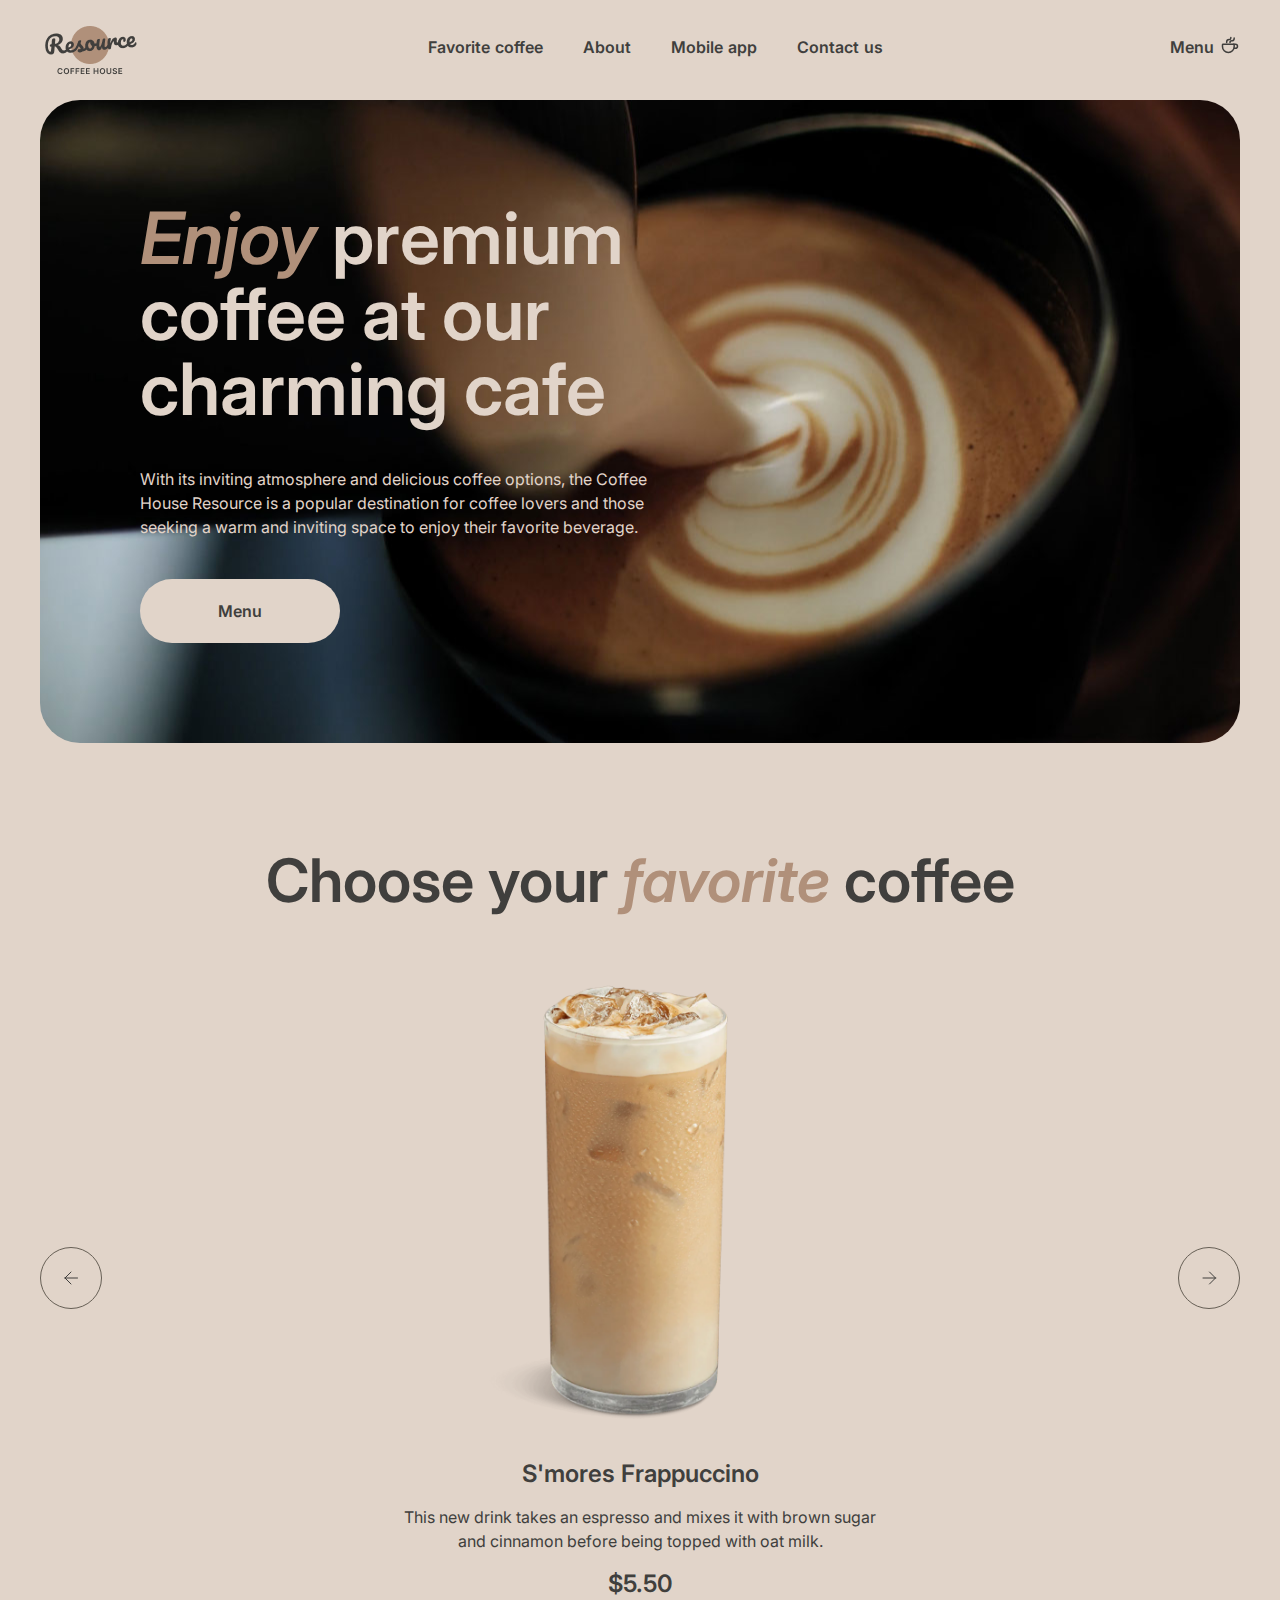
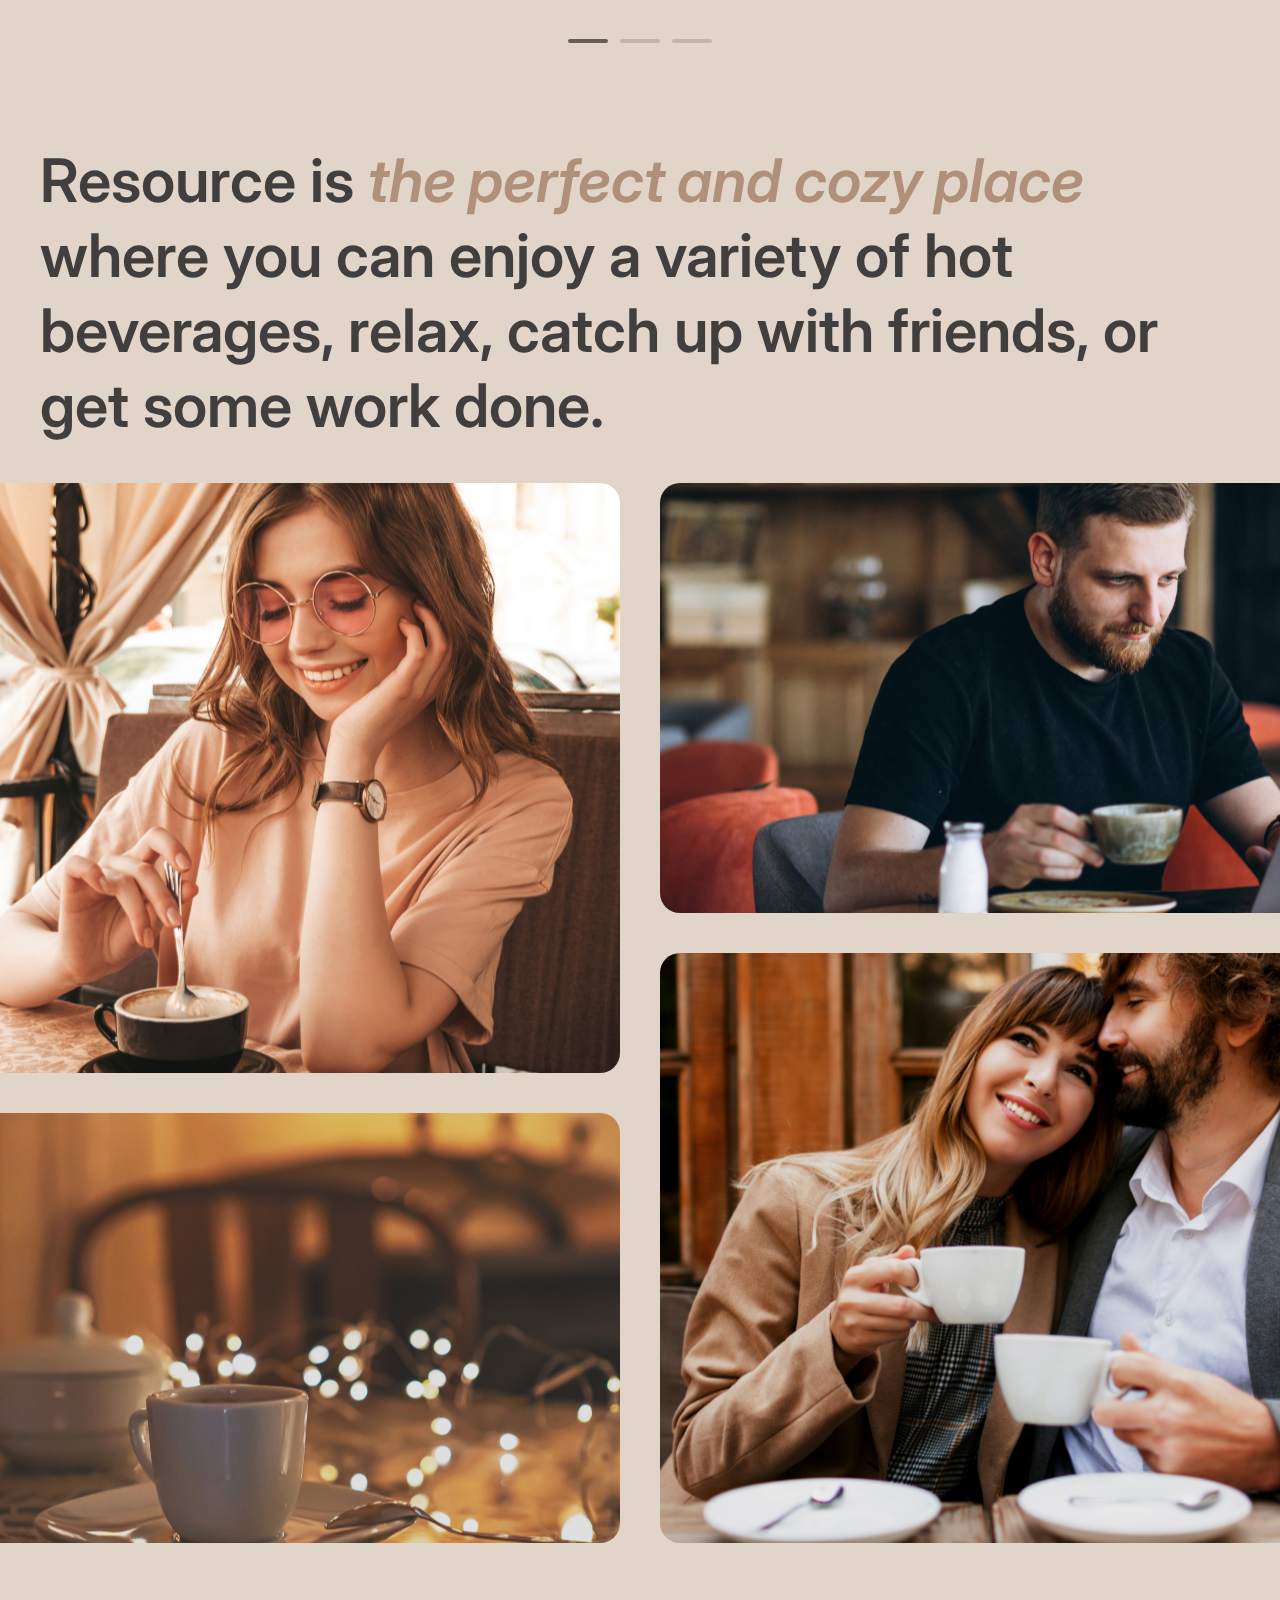
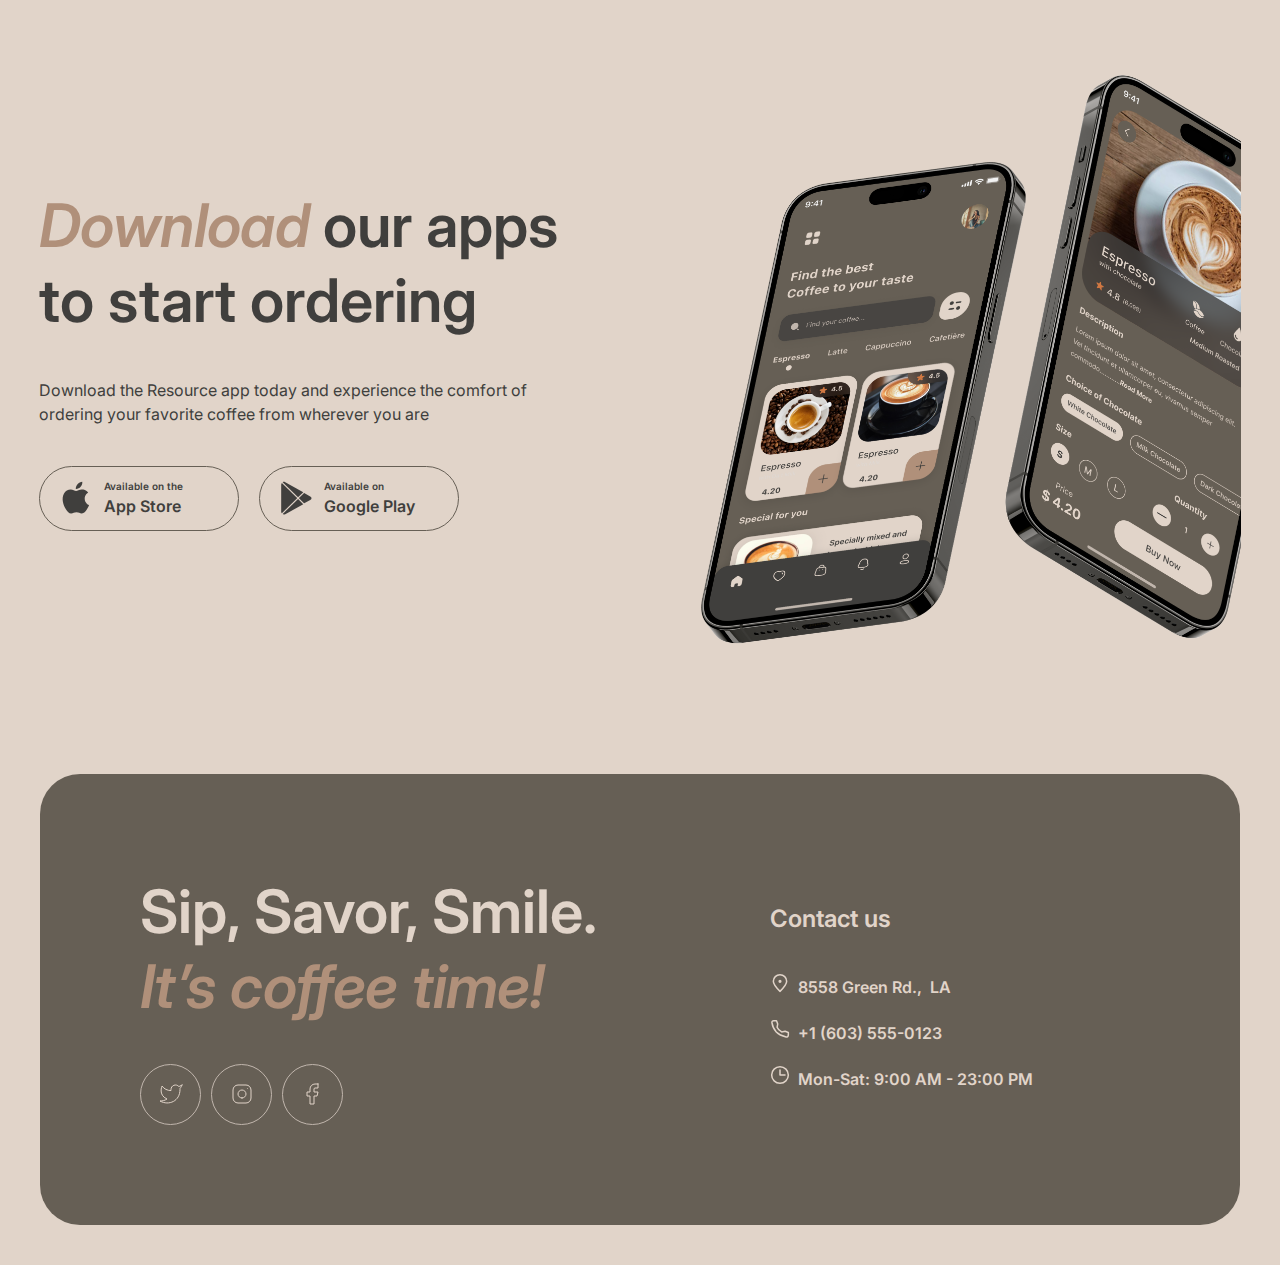
==== coffee-house/index.html @ 5eccacb8 "feat: adapted mobile app section for tablet and mobile" ====
<!DOCTYPE html>
<html lang="ru">

  <head>
    <meta charset="utf-8">
    <meta http-equiv="X-UA-Compatible" content="IE=edge">
    <meta name="viewport" content="width=device-width, initial-scale=1">
    <link rel="preconnect" href="https://fonts.googleapis.com">
    <link rel="preconnect" href="https://fonts.gstatic.com" crossorigin>
    <link rel="stylesheet" href="https://fonts.googleapis.com/css2?family=Inter:wght@400;600&display=swap">
    <link rel="stylesheet" href="./styles/normalize.css">
    <link rel="stylesheet" href="./styles/burger.css">
    <link rel="stylesheet" href="./styles/styles.css">
    <link rel="icon" href="./favicon.ico">
    <title>Coffee House</title>
  </head>

  <body>

    <div class="container">

      <!-- Burger menu -->

      <div class="burger-container">
        <div class="burger-item"><a href="#favorite-coffee">Favorite coffee</a></div>
        <div class="burger-item"><a href="#about">About</a></div>
        <div class="burger-item"><a href="#mobile-app">Mobile app</a></div>
        <div class="burger-item"><a href="#contact-us">Contact us</a></div>
        <div class="burger-item" onclick="window.location.replace('menu.html');">
          <div class="burger-menu">
            <div>Menu</div>
            <div class="burger-cup"></div>
          </div>
        </div>
      </div>

      <!-- Section Header -->

      <header class="section-header">

        <div class="header-logo"><a href="index.html"><img src="./images/logo.png" width="100" height="60" alt="Resource Coffee House"></a></div>
        <nav>
          <ul class="section-nav">
            <li class="nav-item"><a class="header-menu" href="#favorite-coffee">Favorite coffee</a><div class="hover-line"></div></li>
            <li class="nav-item"><a class="header-menu" href="#about">About</a><div class="hover-line"></div></li>
            <li class="nav-item"><a class="header-menu" href="#mobile-app">Mobile app</a><div class="hover-line"></div></li>
            <li class="nav-item"><a class="header-menu" href="#contact-us">Contact us</a><div class="hover-line"></div></li>
          </ul>
        </nav>
        <ul class="nav-menu">
          <li class="nav-item header-cup" onclick="window.location.replace('menu.html');">
            <span class="header-menu">Menu</span>
            <div class="hover-line"></div>
          </li>
        </ul>
        <div class="burger-button"></div>

      </header>

      <main class="section-main">

        <!-- Section Hero -->

        <section class="section-hero">
          <div class="hero-wrapper">
            <h1 class="hero-header"><span class="hero-header-accent">Enjoy</span> premium coffee at our charming cafe</h1>
            <p class="hero-text">With its inviting atmosphere and delicious coffee options, the Coffee House Resource is a popular destination for coffee lovers and those seeking a warm and inviting space to enjoy their favorite beverage.</p>
            <div class="hero-button-wrapper" onclick="window.location.replace('menu.html');">
              <div class="hero-button">Menu</div>
              <svg class="hero-svg" width="20" height="20" viewBox="0 0 20 20" fill="none" xmlns="http://www.w3.org/2000/svg">
                <path d="M14.167 9.76667V11.6667C14.167 14.8883 11.5553 17.5 8.33366 17.5C5.112 17.5 2.50033 14.8883 2.50033 11.6667V9.76667C2.50033 9.4353 2.76896 9.16667 3.10033 9.16667H13.567C13.8984 9.16667 14.167 9.4353 14.167 9.76667Z" stroke="" stroke-width="1.5" stroke-linecap="round" stroke-linejoin="round"/>
                <path d="M10.0003 7.50008C10.0003 6.66675 10.5956 5.83341 11.786 5.83341V5.83341C13.101 5.83341 14.167 4.76743 14.167 3.45246V2.91675" stroke="" stroke-width="1.5" stroke-linecap="round" stroke-linejoin="round"/>
                <path d="M6.66634 7.5V7.08333C6.66634 5.70262 7.78563 4.58333 9.16634 4.58333V4.58333C10.0868 4.58333 10.833 3.83714 10.833 2.91667V2.5" stroke="" stroke-width="1.5" stroke-linecap="round" stroke-linejoin="round"/>
                <path d="M13.333 9.16675H15.4163C16.5669 9.16675 17.4997 10.0995 17.4997 11.2501C17.4997 12.4007 16.5669 13.3334 15.4163 13.3334H14.1663" stroke="" stroke-width="1.5" stroke-linecap="round" stroke-linejoin="round"/>
              </svg>
            </div>
          </div>
        </section>

        <!-- Section Favorites -->

        <section class="section-favorite">
          <a id="favorite-coffee"></a><h2 class="favorite-header">Choose your <span class="h2-accent">favorite</span> coffee</h2>
          <div class="favorite-slider">
            <div class="favorite-carretes" onclick="">
                <svg class="carrete-svg" width="24" height="24" viewBox="0 0 24 24" fill="none" xmlns="http://www.w3.org/2000/svg">
                  <path d="M18.5 12H6M6 12L12 6M6 12L12 18" stroke="" stroke-linecap="round" stroke-linejoin="round"/>
                </svg>
            </div>
            <div class="favorite-wrapper">
              <img class="slide-image" src="./images/slide-coffee-1.png" alt="slide 1">
              <p class="slide-header">S'mores Frappuccino</p>
              <p class="slide-text">This new drink takes an espresso and mixes it with brown sugar and cinnamon before being topped with oat milk.</p>
              <p class="slide-price">$5.50</p>
            </div>
            <div class="favorite-carretes" onclick="">
                <svg class="carrete-svg"  width="24" height="24" viewBox="0 0 24 24" fill="none" xmlns="http://www.w3.org/2000/svg">
                  <path d="M6 12H18.5M18.5 12L12.5 6M18.5 12L12.5 18" stroke="" stroke-linecap="round" stroke-linejoin="round"/>
                </svg>
            </div>
          </div>
          <div class="slider-controls">
            <div class="slide-control slide-active"></div>
            <div class="slide-control"></div>
            <div class="slide-control"></div>
          </div>
        </section>

        <!-- Section About -->

        <section class="section-about">
          <a id="about"></a><h2 class="about-header">Resource is <span class="h2-accent">the perfect and cozy place</span> where you can enjoy a variety of hot beverages, relax, catch up with friends, or get some work done.</h2>
          <div class="about-images">
            <div class="images-column">
              <div class="image-box-1"><div class="about-image-1"></div></div>
              <div class="image-box-2"><div class="about-image-2"></div></div>
            </div>
            <div class="images-column">
              <div class="image-box-3"><div class="about-image-3"></div></div>
              <div class="image-box-4"><div class="about-image-4"></div></div>
            </div>
          </div>
        </section>

        <!-- Section Mobile app -->

        <section class="section-mobile">
          <div class="mobile-left">
            <a id="mobile-app"></a><h2 class="mobile-header"><span class="mobile-accent">Download</span> our apps to start ordering</h2>
            <p class="mobile-text">Download the Resource app today and experience the comfort of ordering your favorite coffee from wherever you are</p>
            <div class="mobile-stores">
              <div class="store-button">
                <svg class="store-svg" width="36" height="36" viewBox="0 0 36 36" fill="none" xmlns="http://www.w3.org/2000/svg">
                  <path d="M26.7073 18.6307C26.6704 14.6324 30.065 12.6872 30.2203 12.5966C28.2977 9.86366 25.3178 9.49026 24.2707 9.46048C21.7679 9.20369 19.3403 10.9206 18.0654 10.9206C16.765 10.9206 14.8017 9.48529 12.6858 9.52747C9.96293 9.56841 7.41566 11.1055 6.0186 13.4923C3.13542 18.359 5.28572 25.5108 8.04802 29.4446C9.42981 31.3712 11.0444 33.5223 13.1578 33.4466C15.2254 33.3635 15.9978 32.1614 18.4929 32.1614C20.9651 32.1614 21.6903 33.4466 23.8457 33.3983C26.0647 33.3635 27.4618 31.463 28.7952 29.519C30.392 27.3108 31.0333 25.1362 31.0588 25.0245C31.0066 25.0071 26.7493 23.4229 26.7073 18.6307Z" fill=""/>
                  <path d="M22.6357 6.87268C23.7477 5.51675 24.5086 3.67205 24.2974 1.80005C22.6879 1.86952 20.675 2.88554 19.5159 4.21169C18.4903 5.38029 17.5742 7.29571 17.8109 9.097C19.6189 9.2285 21.4753 8.20752 22.6357 6.87268Z" fill=""/>
                </svg>
                <div class="store-detail">
                  <div class="store-text">Available on the</div>
                  <div class="store-name">App Store</div>
                </div>
              </div>
              <div class="store-button">
                <svg class="store-svg" width="36" height="36" viewBox="0 0 36 36" fill="none" xmlns="http://www.w3.org/2000/svg">
                  <path d="M3.7558 3.20297C3.39335 3.57289 3.18359 4.14884 3.18359 4.89471V31.4994C3.18359 32.2453 3.39335 32.8212 3.7558 33.1911L3.84525 33.2723L19.1359 18.37V18.0181L3.84525 3.11575L3.7558 3.20297Z" fill=""/>
                  <path d="M26.0776 23.34L20.9863 18.37V18.0181L26.0837 13.0482L26.1979 13.1128L32.2345 16.4617C33.9573 17.4121 33.9573 18.976 32.2345 19.9324L26.1979 23.2753L26.0776 23.34Z" fill=""/>
                  <path d="M25.2733 24.2007L20.0617 19.1195L4.68164 34.1166C5.25384 34.7031 6.18695 34.7737 7.24807 34.1873L25.2733 24.2007Z" fill=""/>
                  <path d="M25.2733 12.1876L7.24807 2.20103C6.18695 1.62058 5.25384 1.69125 4.68164 2.27772L20.0617 17.2688L25.2733 12.1876Z" fill=""/>
                </svg>
                <div class="store-detail">
                  <div class="store-text">Available on</div>
                  <div class="store-name">Google Play</div>
                </div>
              </div>
            </div>
          </div>
          <div class="mobile-right"></div>
        </section>

      </main>

      <!-- Section Contacts -->

      <footer class="section-contacts">
        <div class="contacts-left">
          <a id="contact-us"></a><h2 class="alignleft color-light">Sip, Savor, Smile. <span class="contacts-accent">It’s coffee time!</span></h2>
          <div class="contact-social">
            <div class="social-link">
              <svg class="social-svg" width="24" height="24" viewBox="0 0 24 24" fill="none" xmlns="http://www.w3.org/2000/svg">
                <path d="M23 3.01006C23 3.01006 20.9821 4.20217 19.86 4.54006C19.2577 3.84757 18.4573 3.35675 17.567 3.13398C16.6767 2.91122 15.7395 2.96725 14.8821 3.29451C14.0247 3.62177 13.2884 4.20446 12.773 4.96377C12.2575 5.72309 11.9877 6.62239 12 7.54006V8.54006C10.2426 8.58562 8.50127 8.19587 6.93101 7.4055C5.36074 6.61513 4.01032 5.44869 3 4.01006C3 4.01006 -1 13.0101 8 17.0101C5.94053 18.408 3.48716 19.109 1 19.0101C10 24.0101 21 19.0101 21 7.51006C20.9991 7.23151 20.9723 6.95365 20.92 6.68006C21.9406 5.67355 23 3.01006 23 3.01006Z" stroke="" stroke-linecap="round" stroke-linejoin="round"/>
              </svg>
            </div>
            <div class="social-link">
              <svg class="social-svg" width="24" height="24" viewBox="0 0 24 24" fill="none" xmlns="http://www.w3.org/2000/svg">
                <path d="M12 16C14.2091 16 16 14.2091 16 12C16 9.79086 14.2091 8 12 8C9.79086 8 8 9.79086 8 12C8 14.2091 9.79086 16 12 16Z" stroke="" stroke-linecap="round" stroke-linejoin="round"/>
                <path d="M3 16V8C3 5.23858 5.23858 3 8 3H16C18.7614 3 21 5.23858 21 8V16C21 18.7614 18.7614 21 16 21H8C5.23858 21 3 18.7614 3 16Z" stroke=""/>
                <path d="M17.5 6.51L17.51 6.49889" stroke="" stroke-linecap="round" stroke-linejoin="round"/>
              </svg>
            </div>
            <div class="social-link">
              <svg class="social-svg" width="24" height="24" viewBox="0 0 24 24" fill="none" xmlns="http://www.w3.org/2000/svg">
                <path d="M17 2H14C12.6739 2 11.4021 2.52678 10.4645 3.46447C9.52678 4.40215 9 5.67392 9 7V10H6V14H9V22H13V14H16L17 10H13V7C13 6.73478 13.1054 6.48043 13.2929 6.29289C13.4804 6.10536 13.7348 6 14 6H17V2Z" stroke="" stroke-linecap="round" stroke-linejoin="round"/>
              </svg>
            </div>
          </div>
        </div>
        <div class="contacts-right">
          <h3 class="contacts-subheader color-light">Contact us</h3>
          <ul class="contacts-address">
            <li class="address-item item-link" onclick="window.open('https://maps.app.goo.gl/FsGjUaxWCqXiYR1q7');">
              <img src="./images/icon-pin.svg" width="20" height="20" alt="Our address">
              8558 Green Rd., &nbsp;LA
              <div class="hover-line"></div>
            </li>
            <li class="address-item item-link" onclick="window.open('tel://+16035550123');">
              <img src="./images/icon-phone.svg" width="20" height="20" alt="Our phone">
              +1 (603) 555-0123
              <div class="hover-line"></div>
            </li>
            <li class="address-item">
              <img src="./images/icon-clock.svg" width="20" height="20" alt="Workinh hours">
              Mon-Sat: 9:00 AM - 23:00 PM
            </li>
          </ul>
        </div>

      </footer>

    </div>

    <script src="./scripts/burger.js"></script>
    <script src="./scripts/index.js"></script>

  </body>
</html>
---- coffee-house/styles/burger.css ----
/* Burger menu */

.burger-button {
  display: none;
  margin-top: 10px;
  z-index: 3;
  width: 44px;
  height: 44px;
  opacity: 1;
  background-image: url(../images/icon-burger-open.svg);
  background-position: top right;
  background-repeat: no-repeat;
  transition-duration: 0.3s;
  transition-property: all;
  transition-delay: 0.1s;
  transition-timing-function: ease-in-out;
}

.burger__active {
  background-image: url(../images/icon-burger-close.svg);
}

.burger-container {
  width: 100%;
  height: 100%;
  /* height: 924px; */
  top: 0px;
  right: -768px;
  z-index: 3;
  position: absolute;
  display: none;
  flex-direction: column;
  align-items: center;
  justify-content: flex-start;
  padding-top: 160px;
  gap: 60px;
  background: #E1D4C9;
  transition-duration: 1s;
  transition-property: all;
  transition-delay: 0.1s;
  transition-timing-function: ease-in-out;
}

.burger-container__open {
  transform: translateX(-768px);
}

.burger-item {
  text-align: center;
  font-family: Inter;
  font-size: 32px;
  font-style: normal;
  font-weight: 600;
  line-height: 125%;
}

.burger-menu {
  display: flex;
  flex-direction: row;
  justify-content: center;
  align-items: center;
  gap: 16px;
  padding-top: 40px;
}

.burger-cup {
  width: 40px;
  height: 40px;
  background-image: url(../images/icon-coffee-cup-big.svg);
  background-repeat: no-repeat;
}
---- coffee-house/styles/styles.css ----
/* Common styles */

/*
@font-face {
  font-family: "Inter";
  font-size: 72px;
  font-style: normal;
  font-weight: 400;
  line-height: 100%;
  src: url("../fonts/Inter-Regular.otf") format("opentype"),
}
 */

@font-face {
  font-family: "Inter";
  font-size: 72px;
  font-style: italic;
  font-weight: 600;
  line-height: 105%;
  src: url("../fonts/Inter-BoldItalic.otf") format("opentype"),
}

html {
  width: 100%;
  height: 100%;
  scroll-behavior: smooth;
}

body {
  width: 100%;
  height: 100%;
  background: #E1D4C9;
  padding: 0;
  margin: 0;
  font-family: Inter;
  color: #403F3D;
}

ul {
  list-style-type: none;
}

a, a.hero-link, a.header-menu, a.header-menu:link, a.header-menu:visited {
  color: #403F3D;
  text-decoration: none;
}

li.nav-item:hover {
  cursor: pointer;
}

p, h1, h2, h3, ul, form {
  padding: 0;
  margin: 0;
}

h2 {
  text-align: center;
  color: #403F3D;
  font-size: 60px;
  font-style: normal;
  font-weight: 600;
  line-height: 125%;
}

.color-light {
  color: #E1D4C9;
}

.h2-accent {
  color: #B0907A;
  font-style: italic;
  word-spacing: -0.03em;
}

.container {
  max-width: 1440px;
  position: relative;
  margin-left: auto;
  margin-right: auto;
  overflow: hidden;
  background: #E1D4C9;
}

.alignleft {
  text-align: left;
}

.hidden-area {
  display: none;
}

/* Menu hover animation */

.hover-line {
  height: 2px;
  background: #403F3D;
  transform: scaleX(0%);
  opacity: 0;
  transition-duration: 0.5s;
  transition-property: all;
  transition-delay: 0s;
  transition-timing-function: ease-in-out;
}

li.nav-item:hover .hover-line {
  transform: scaleX(100%);
  opacity: 1;
}

.hover-line-active {
  opacity: 1;
  transform: scaleX(100%);
  cursor: default;
}

/* Header */

.section-header {
  display: flex;
  padding: 20px 40px;
  flex-direction: row;
  justify-content: space-between;
  align-items: flex-start;
  height: 60px;
}

.header-logo {
  z-index: 3;
}

.section-nav {
  display: flex;
  flex-direction: row;
  justify-content: space-between;
  align-items: center;
  align-self: stretch;
  gap: 40px;
  flex: 1 0 0;
  font-size: 16px;
  font-style: normal;
  font-weight: 600;
  line-height: 150%;
  padding-top: 15px;
  margin-left: 5px;
  word-spacing: 1px;
}

.nav-menu {
  display: flex;
  flex-direction: row;
  align-items: flex-end;
  gap: 4px;
  font-size: 16px;
  font-style: normal;
  font-weight: 600;
  line-height: 150%;
  padding-top: 15px;
  margin-left: 5px;
}

.menu-item {
  margin-right: 5px;
}

.header-cup {
  background-image: url(../images/icon-coffee-cup.svg);
  background-position: top right;
  background-repeat: no-repeat;
  width: 70px;
}

/* Hero */

.section-hero {
  display: flex;
  max-width: 1360px;
  margin: 0 40px 0 40px;
  flex-direction: column;
  justify-content: center;
  align-items: flex-start;
  align-self: stretch;
  border-radius: 40px;
  background-image: url(../images/img-hero.jpg);
  background-position: center;
}

.hero-wrapper {
  padding: 100px;
  width: 530px;
}

.hero-header {
  color: #E1D4C9;
  font-size: 72px;
  font-style: normal;
  font-weight: 600;
  line-height: 105%;
}

.hero-header-accent {
  color: #B0907A;
  font-style: italic;
  letter-spacing: -0.8px;
}

.hero-text {
  padding: 40px 0 40px 0;
  color: #E1D4C9;
  font-family: Inter;
  font-size: 16px;
  font-style: normal;
  font-weight: 400;
  line-height: 150%;
}

.hero-button-wrapper {
  display: flex;
  flex-direction: row;
  cursor: pointer;
  width: 200px;
  height: 64px;
  justify-content: center;
  align-items: center;
  gap: 8px;
  border-radius: 100px;
  background: #E1D4C9;
}

.hero-button {
  align-items: center;
  color: #403F3D;
  text-align: center;
  font-size: 16px;
  font-style: normal;
  font-weight: 600;
  line-height: 150%;
  padding-left: 0px;
  transition-duration: 0.5s;
  transition-property: all;
  transition-delay: 0.1s;
  transition-timing-function: ease-in-out;
}

.hero-svg {
  stroke: none;
  opacity: 0;
  padding-top: 5px;
  position: absolute;
  left: 250px;
}

.hero-button-wrapper:hover .hero-button {
  transform: translateX(-20px);
}

.hero-button-wrapper:hover .hero-svg {
  stroke: #403F3D;
  opacity: 1;
  animation-name: fadeIn;
  animation-delay: 0.1s;
  animation-duration: 1s;
  animation-timing-function: ease-in-out;
  animation-fill-mode: both;
}

@keyframes fadeIn {
  0% {
      display: none;
      opacity: 0;
  }
  1% {
      display: block;
      opacity: 0;
  }
  100% {
      display: block;
      opacity: 1;
  }
}

/* Favorites */

.section-favorite {
  padding: 100px 40px;
}

.favorite-header {
  text-align: center;
}

.favorite-slider {
  display: flex;
  flex-direction: row;
  align-items: center;
  justify-content: space-between;
  align-items: center;
  gap: 40px;
  padding: 40px 0px 0px 0px;
}

.favorite-carretes {
  display: flex;
  flex-direction: column;
  justify-content: center;
  align-items: center;
  width: 60px;
  height: 60px;
  min-width: 60px;
  border-radius: 100px;
  border: 1px solid #665F55;
  transition-duration: 0.5s;
  transition-property: all;
  transition-delay: 0.1s;
  transition-timing-function: ease-in-out;
  cursor: pointer;
}

.favorite-carretes:hover {
  background: #665F55;
  color: #E1D4C9;
}

.carrete-svg {
  stroke: #403F3D;
  transition-duration: 0.5s;
  transition-property: all;
  transition-delay: 0.1s;
  transition-timing-function: ease-in-out;
}

.favorite-carretes:hover .carrete-svg {
  stroke: #E1D4C9;
}

.favorite-wrapper {
  width: 480px;
  display: flex;
  flex-direction: column;
  align-items: center;
  justify-content: center;
  align-items: center;
  gap: 16px;
}

.slide-image {
  width: 480px;
  height: 480px;
}

.slide-header {
  text-align: center;
  font-size: 24px;
  font-style: normal;
  font-weight: 600;
  line-height: 125%;
  padding-top: 5px;
}

.slide-text {
  align-self: center;
  text-align: center;
  width: 480px;
  font-size: 16px;
  font-style: normal;
  font-weight: 400;
  line-height: 150%;
}

.slide-price {
  text-align: center;
  font-size: 24px;
  font-style: normal;
  font-weight: 600;
  line-height: 125%;
}

.slider-controls {
  display: flex;
  flex-direction: row;
  align-items: center;
  justify-content: center;
  align-items: center;
  gap: 12px;
  padding-top: 40px;
}

.slide-control {
  width: 40px;
  height: 4px;
  border-radius: 100px;
  background: #C1B6AD;
  transition-duration: 0.5s;
  transition-property: all;
  transition-delay: 0.1s;
  transition-timing-function: ease-in-out;
  cursor: pointer;
}

.slide-control:hover {
  background: #665F55;
}

.slide-active {
  width: 40px;
  height: 4px;
  border-radius: 100px;
  background: #665F55;
  cursor: none;
}

/* About */

.section-about {
  padding: 0 40px;
}

.about-header {
  text-align: left;
}

.about-images {
  display: flex;
  flex-direction: row;
  align-items: center;
  justify-content: center;
  align-items: center;
  gap: 40px;
  padding: 40px;
}

.images-column {
  display: flex;
  flex-direction: column;
  align-items: center;
  justify-content: center;
  align-items: center;
  gap: 40px;
  width: 660px;
}

/*
.image-box-590, .about-image-1, .about-image-4 {
  display: inline-block;
  width: 660px;
  height: 590px;
  border-radius: 20px;
  overflow: hidden;
}

.image-box-590 img {
  transition: 0.5s;
  transition-timing-function: ease-in-out;
  display: block;
  transform: scale(1.1,1.2);
 }

 .image-box-590 img:hover {
  transform: scale(1.0,1.1);
 }

 .image-box-430, .about-image-2, .about-image-3 {
  display: inline-block;
  width: 660px;
  height: 430px;
  border-radius: 20px;
  overflow: hidden;
}

.image-box-430 img {
  transition: 0.5s;
  transition-timing-function: ease-in-out;
  display: block;
  transform: scale(1.1,1.7);
}

.image-box-430 img:hover {
  transform: scale(1.0,1.5);
}
*/

.image-box-1, .image-box-4 {
  display: inline-block;
  width: 660px;
  height: 590px;
  border-radius: 20px;
  overflow: hidden;
}

.image-box-2, .image-box-3 {
  display: inline-block;
  width: 660px;
  height: 430px;
  border-radius: 20px;
  overflow: hidden;
}

.about-image-1 {
  width: 660px;
  height: 590px;
  background: url('../images/about-1.jpg');
  background-size: cover;
  background-position: center center;
  background-repeat: no-repeat;
  transition: 0.5s;
  transition-timing-function: ease-in-out;
  transform: scale(1.1,1.1);
  cursor: pointer;
}

.about-image-2 {
  width: 660px;
  height: 430px;
  background: url('../images/about-2.jpg');
  background-size: cover;
  background-position: center center;
  background-repeat: no-repeat;
  transition: 0.5s;
  transition-timing-function: ease-in-out;
  transform: scale(1.1,1.1);
}

.about-image-3 {
  width: 660px;
  height: 430px;
  background: url('../images/about-3.jpg');
  background-size: cover;
  background-position: center center;
  background-repeat: no-repeat;
  transition: 0.5s;
  transition-timing-function: ease-in-out;
  transform: scale(1.1,1.1);
}

.about-image-4 {
  width: 660px;
  height: 590px;
  background: url('../images/about-4.jpg');
  background-size: cover;
  background-position: center center;
  background-repeat: no-repeat;
  transition: 0.5s;
  transition-timing-function: ease-in-out;
  transform: scale(1.1,1.1);
}

.image-box-1:hover .about-image-1, .image-box-2:hover .about-image-2, .image-box-3:hover .about-image-3, .image-box-4:hover .about-image-4 {
  transform: scale(1.0,1.0);
}

/* Mobile */

.section-mobile {
  display: flex;
  flex-direction: row;
  align-items: flex-start;
  justify-content: flex-start;
  gap: 100px;
  padding: 40px 39px;
}

.mobile-header {
  text-align: left;
}

.mobile-left {
  display: flex;
  flex-direction: column;
  align-items: flex-start;
  justify-content: flex-start;
  gap: 40px;
  width: 630px;
  padding-top: 125px;
}

.mobile-right {
  width: 630px;
  height: 630px;
  background: url(../images/mobile-screens.png);
  background-size: cover;
  margin-top: 21px;
}

.mobile-accent {
  color: #B0907A;
  font-style: italic;
  letter-spacing: -0.01em;
}

.mobile-text {
  font-size: 16px;
  font-style: normal;
  font-weight: 400;
  line-height: 150%;
}

.mobile-stores {
  display: flex;
  flex-direction: row;
  align-items: flex-start;
  gap: 20px;
}

.store-button {
  display: flex;
  width: 162px;
  padding: 12px 18px;
  align-items: center;
  gap: 10px;
  border-radius: 100px;
  border: 1px solid #665F55;
  transition-duration: 0.7s;
  transition-property: all;
  transition-delay: 0.1s;
  transition-timing-function: ease-in-out;
  cursor: pointer;
}

.store-button:hover {
  background: #665F55;
  color: #C1B6AD;
}

.store-svg {
  fill: #403F3D;
  transition-duration: 0.7s;
  transition-property: all;
  transition-delay: 0.1s;
  transition-timing-function: ease-in-out;
}

.store-button:hover .store-svg {
  fill: #C1B6AD;
}

.store-detail {
  padding-left: 0px;
  padding-top: 0px;
}

.store-text {
  font-size: 10px;
  font-style: normal;
  font-weight: 600;
  line-height: 140%;
}

.store-name {
  padding-top: 1px;
  font-size: 16px;
  font-style: normal;
  font-weight: 600;
  line-height: 150%;
}

/* Contacts */

.section-contacts {
  display: flex;
  justify-content: flex-start;
  align-items: center;
  gap: 100px;
  margin: 60px 40px 40px 40px;
  padding: 60px 100px 100px 100px;
  background: #665F55;
  border-radius: 40px;
}

.contacts-left {
  width: 530px;
  display: flex;
  flex-direction: column;
  align-items: flex-start;
  justify-content: flex-start;
  gap: 40px;
}

.contact-social {
  display: flex;
  flex-direction: row;
  align-items: flex-start;
  justify-content: flex-start;
  gap: 10px;
}

.social-link {
  display: flex;
  flex-direction: row;
  align-items: center;
  justify-content: center;
  width: 59px;
  height: 59px;
  border-radius: 100px;
  border: 1px solid #C1B6AD;
  transition-duration: 0.5s;
  transition-property: all;
  transition-delay: 0.1s;
  transition-timing-function: ease-in-out;
  cursor: pointer;
}

.social-link:hover {
  background: #C1B6AD;
}

.social-svg {
  stroke: #E1D4C9;
  transition-duration: 0.5s;
  transition-property: all;
  transition-delay: 0.1s;
  transition-timing-function: ease-in-out;
}

.social-link:hover .social-svg {
  stroke: #403F3D;
}

.contacts-right {
  padding-top: 37px;
  padding-left: 0px;
}

.contacts-accent {
  color: #B0907A;
  font-style: italic;
  letter-spacing: -0.01em;
  word-spacing: 0.02em;
}

.contacts-subheader {
  font-size: 24px;
  font-style: normal;
  font-weight: 600;
  line-height: 125%;
}

.contacts-address {
  display: flex;
  flex-direction: column;
  align-items: flex-start;
  justify-content: flex-start;
  padding-top: 39px;
  gap: 18px;
}

.address-item {
  color: #E1D4C9;
  font-size: 16px;
  font-style: normal;
  font-weight: 600;
  line-height: 150%;
}

.item-link {
  cursor: pointer;
}

li.item-link:hover .hover-line {
  background: #E1D4C9;
  transform: scaleX(100%);
  opacity: 1;
}

.address-item img {
  margin-right: 4px;
}

/* Media query's */

/* desktop */
@media (min-width: 769px) {

}

/* tablet */
@media (max-width: 768px) {

  .section-nav {
    display: none;
  }

  .nav-menu {
    display: none;
  }

  .burger-button {
    display: block;
  }

  .burger-container {
    display: flex;
  }

  .hero-wrapper {
    padding: 100px 60px;
  }

  .hero-button-wrapper {
    cursor: default;
  }

  .hero-svg {
    stroke: #403F3D;
    left: 215px;
    opacity: 1;
  }

  .hero-button {
    width: 100px;
    margin-right: 25px;
  }

  .hero-button-wrapper:hover .hero-button {
    transform: none;
  }

  .hero-button-wrapper:hover .hero-svg {
    animation-name: none;
  }

  .favorite-carretes {
    cursor: default;
  }

  .favorite-carretes:hover {
    background: #E1D4C9;
    color: #665F55;
  }

  .favorite-carretes:hover .carrete-svg {
    stroke: #403F3D;
  }

  .slide-control {
    cursor: default;
  }

  .slide-control:hover {
    background: #C1B6AD;
  }

  h2 {
    width: 688px;
  }

  .about-images {
    flex-direction: column;
  }

  .image-box-1, .image-box-4  {
    pointer-events: none;
  }

  .image-box-1, .image-box-4 {
    display: inline-block;
    width: 688px;
    height: 590px;
  }

  .image-box-2, .image-box-3 {
    display: none;
  }

  .about-image-1 {
    width: 688px;
    height: 590px;
    transform: scale(1.05,1.05);
  }

  .about-image-4 {
    width: 688px;
    height: 590px;
    transform: scale(1.05,1.05);
  }

  .section-mobile {
    flex-direction: column;
    padding: 20px 40px;
    gap: 80px;
  }

  .mobile-left {
    padding-top: 0;
  }

  .mobile-right {
    align-self: center;
    width: 630px;
    height: 630px;
  }

  .mobile-text {
    width: 688px;
  }

}

/* mobile */
@media (max-width: 380px) {

  h2 {
    font-size: 32px;
    line-height: 125%;
  }

  .section-header {
    display: flex;
    padding: 20px 16px;
  }

  .section-hero {
    margin: 0 16px;
  }

  .hero-wrapper {
    max-width: 348px;
    padding: 60px 16px;
  }

  .hero-header {
    font-size: 42px;
    line-height: 115%;
    word-wrap: break-word;
  }

  .hero-text {
    word-wrap: break-word;
    padding-right: 25px;
  }

  .hero-svg {
    stroke: #403F3D;
    left: 150px;
    opacity: 1;
  }

  .section-favorite {
    padding: 100px 16px;
  }

  .favorite-header {
    width: 348px;
    font-size: 32px;
  }

  .favorite-wrapper {
    max-width: 348px;
  }

  .favorite-carretes {
    display: none;
  }

  .slide-image {
    width: 348px;
    height: 348px;
  }

  .slide-text {
    max-width: 348px;
    word-wrap: break-word;
  }

  .section-about {
    padding: 0 16px;
  }

  .about-header {
    width: 348px;
    font-size: 32px;
  }

  .image-box-1, .image-box-4 {
    display: inline-block;
    width: 348px;
    height: 590px;
  }

  .about-image-1 {
    width: 348px;
    height: 590px;
    transform: scale(1.24,1.24);
  }

  .about-image-4 {
    width: 348px;
    height: 590px;
    transform: scale(1.24,1.24);
  }

  .section-mobile {
    padding: 0 16px;
    gap: 18px;
  }

  .mobile-header {
    width: 348px;
    font-size: 32px;
    text-align: left;
  }

  .mobile-right {
    width: 348px;
    height: 348px;
  }

  .mobile-text {
    width: 348px;
  }

  .mobile-stores {
    display: flex;
    flex-direction: column;
    align-items: flex-start;
  }



}
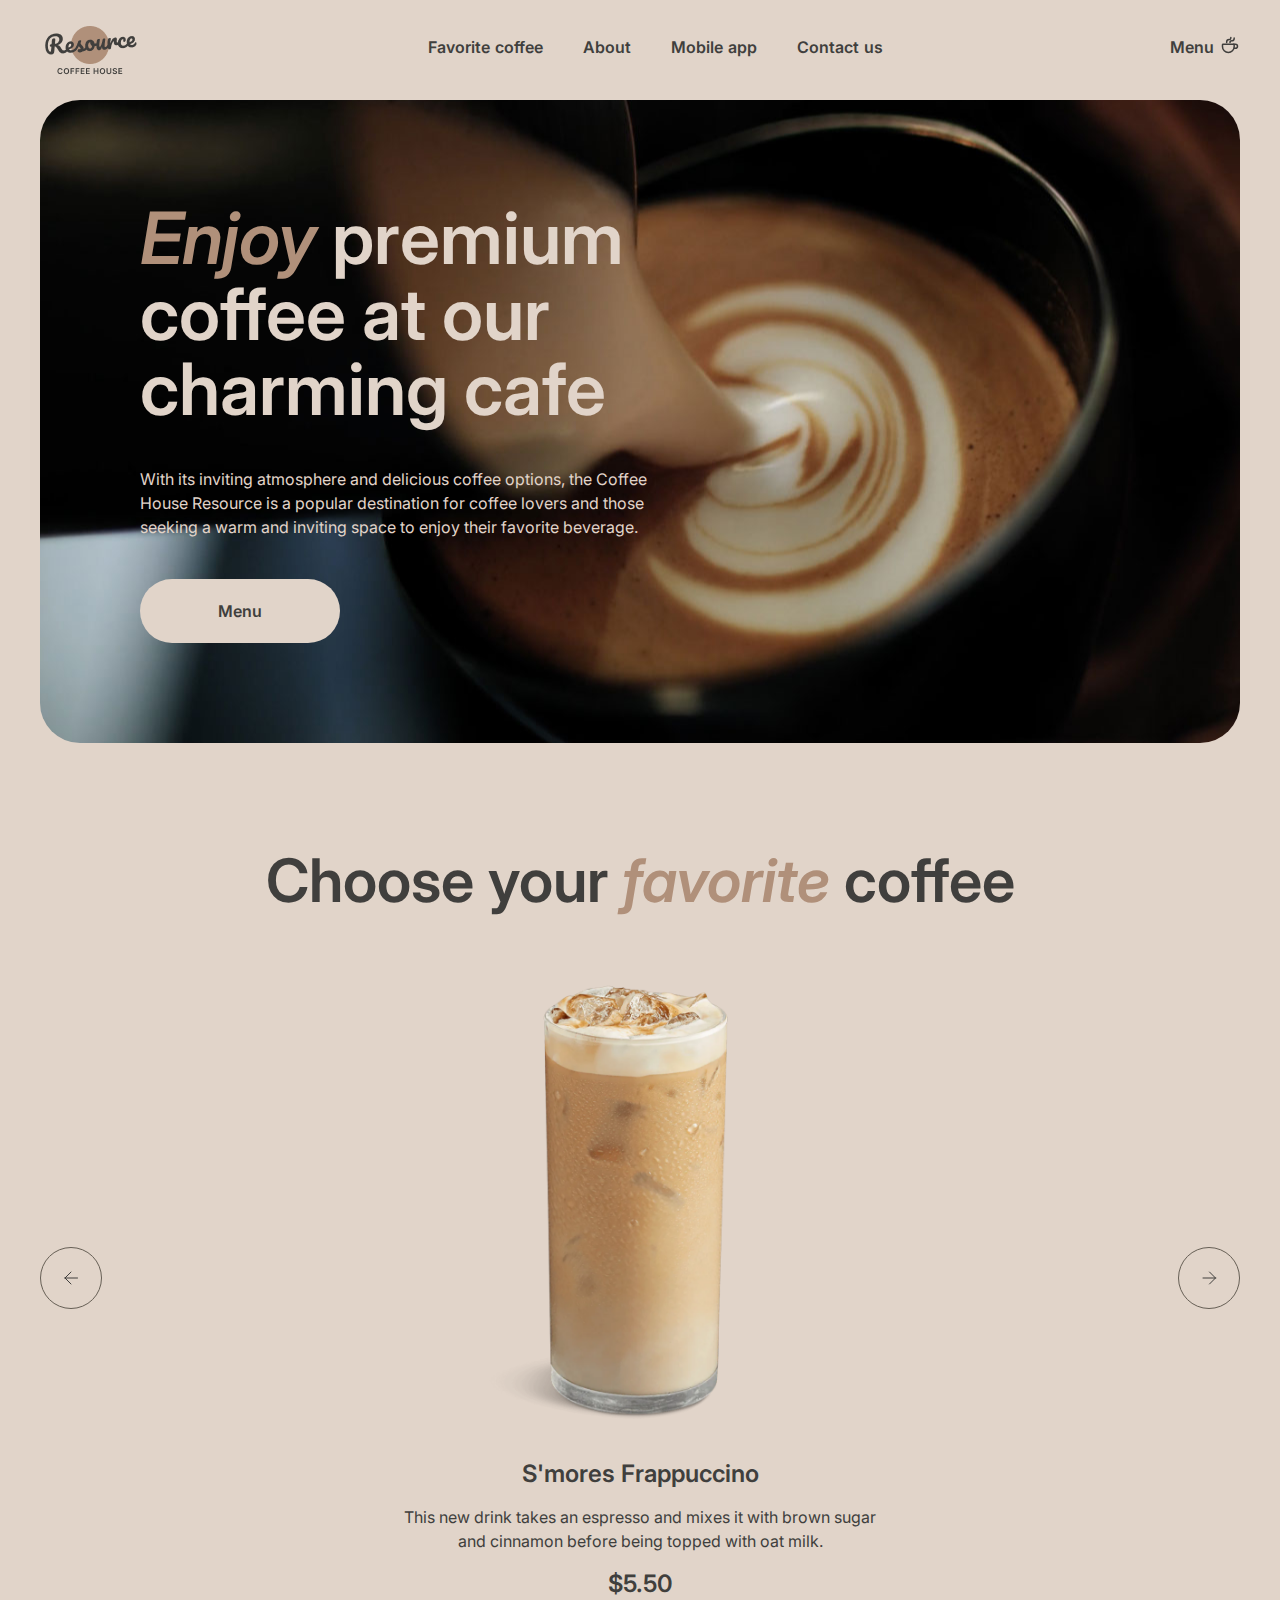
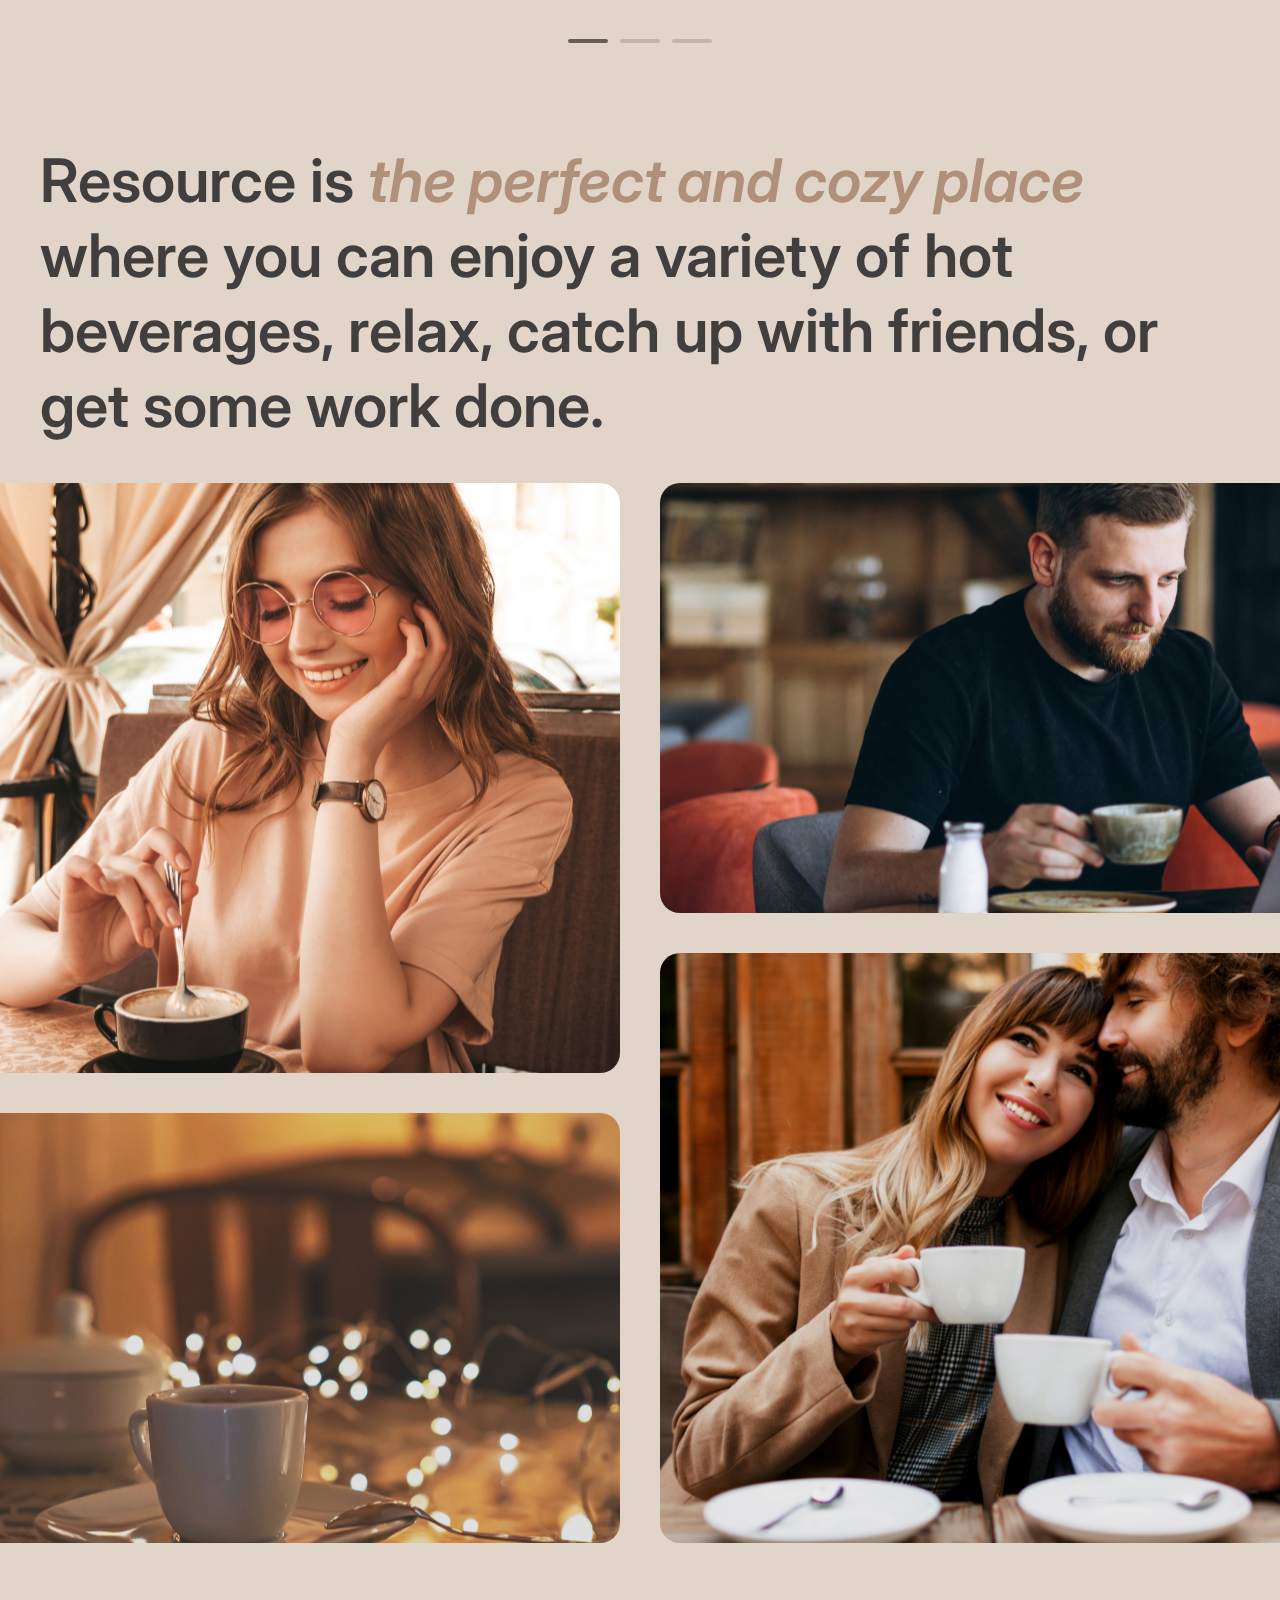
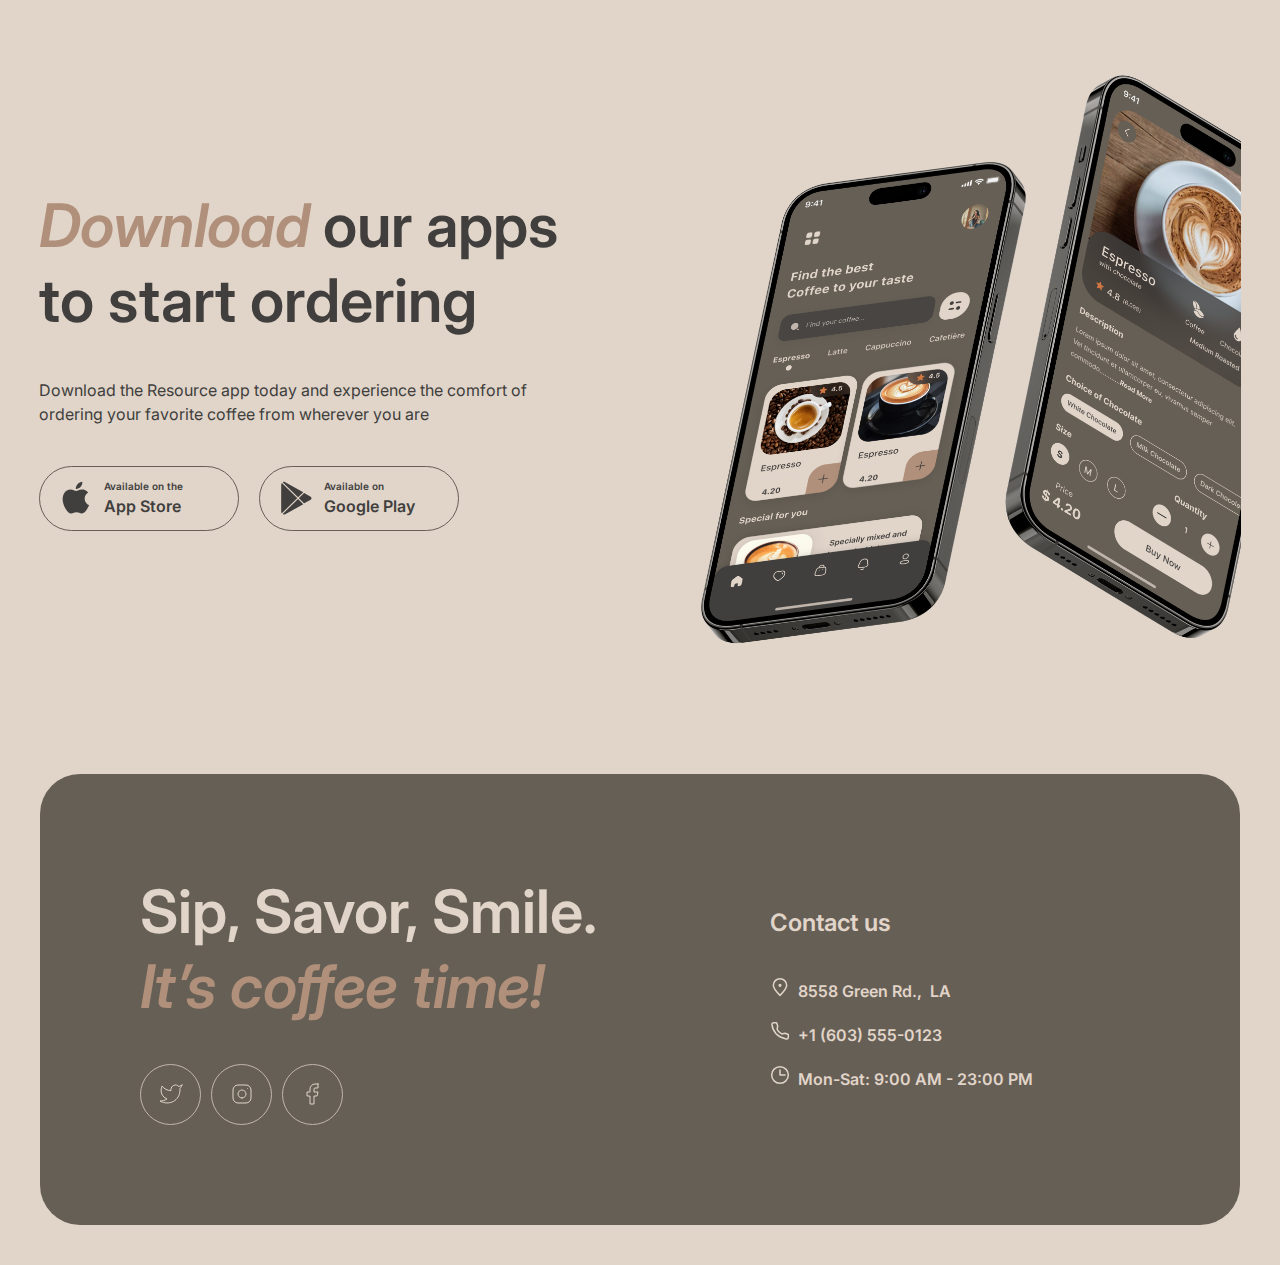
==== commit b5ec725d: "feat: adapted contacts section for tablet and mobile" ====
--- a/coffee-house/index.html
+++ b/coffee-house/index.html
@@ -162,8 +162,8 @@
 
       <footer class="section-contacts">
         <div class="contacts-left">
-          <a id="contact-us"></a><h2 class="alignleft color-light">Sip, Savor, Smile. <span class="contacts-accent">It’s coffee time!</span></h2>
-          <div class="contact-social">
+          <a id="contact-us"></a><h2 class="contacts-header">Sip, Savor, Smile. <span class="contacts-accent">It’s coffee time!</span></h2>
+          <div class="contacts-social">
             <div class="social-link">
               <svg class="social-svg" width="24" height="24" viewBox="0 0 24 24" fill="none" xmlns="http://www.w3.org/2000/svg">
                 <path d="M23 3.01006C23 3.01006 20.9821 4.20217 19.86 4.54006C19.2577 3.84757 18.4573 3.35675 17.567 3.13398C16.6767 2.91122 15.7395 2.96725 14.8821 3.29451C14.0247 3.62177 13.2884 4.20446 12.773 4.96377C12.2575 5.72309 11.9877 6.62239 12 7.54006V8.54006C10.2426 8.58562 8.50127 8.19587 6.93101 7.4055C5.36074 6.61513 4.01032 5.44869 3 4.01006C3 4.01006 -1 13.0101 8 17.0101C5.94053 18.408 3.48716 19.109 1 19.0101C10 24.0101 21 19.0101 21 7.51006C20.9991 7.23151 20.9723 6.95365 20.92 6.68006C21.9406 5.67355 23 3.01006 23 3.01006Z" stroke="" stroke-linecap="round" stroke-linejoin="round"/>
@@ -184,7 +184,7 @@
           </div>
         </div>
         <div class="contacts-right">
-          <h3 class="contacts-subheader color-light">Contact us</h3>
+          <h3 class="contacts-subheader">Contact us</h3>
           <ul class="contacts-address">
             <li class="address-item item-link" onclick="window.open('https://maps.app.goo.gl/FsGjUaxWCqXiYR1q7');">
               <img src="./images/icon-pin.svg" width="20" height="20" alt="Our address">
--- a/coffee-house/styles/styles.css
+++ b/coffee-house/styles/styles.css
@@ -63,10 +63,6 @@
   line-height: 125%;
 }
 
-.color-light {
-  color: #E1D4C9;
-}
-
 .h2-accent {
   color: #B0907A;
   font-style: italic;
@@ -80,10 +76,6 @@
   margin-right: auto;
   overflow: hidden;
   background: #E1D4C9;
-}
-
-.alignleft {
-  text-align: left;
 }
 
 .hidden-area {
@@ -439,46 +431,6 @@
   width: 660px;
 }
 
-/*
-.image-box-590, .about-image-1, .about-image-4 {
-  display: inline-block;
-  width: 660px;
-  height: 590px;
-  border-radius: 20px;
-  overflow: hidden;
-}
-
-.image-box-590 img {
-  transition: 0.5s;
-  transition-timing-function: ease-in-out;
-  display: block;
-  transform: scale(1.1,1.2);
- }
-
- .image-box-590 img:hover {
-  transform: scale(1.0,1.1);
- }
-
- .image-box-430, .about-image-2, .about-image-3 {
-  display: inline-block;
-  width: 660px;
-  height: 430px;
-  border-radius: 20px;
-  overflow: hidden;
-}
-
-.image-box-430 img {
-  transition: 0.5s;
-  transition-timing-function: ease-in-out;
-  display: block;
-  transform: scale(1.1,1.7);
-}
-
-.image-box-430 img:hover {
-  transform: scale(1.0,1.5);
-}
-*/
-
 .image-box-1, .image-box-4 {
   display: inline-block;
   width: 660px;
@@ -666,6 +618,11 @@
   border-radius: 40px;
 }
 
+.contacts-header {
+  color: #E1D4C9;
+  text-align: left;
+}
+
 .contacts-left {
   width: 530px;
   display: flex;
@@ -675,7 +632,7 @@
   gap: 40px;
 }
 
-.contact-social {
+.contacts-social {
   display: flex;
   flex-direction: row;
   align-items: flex-start;
@@ -716,7 +673,7 @@
 }
 
 .contacts-right {
-  padding-top: 37px;
+  padding-top: 40px;
   padding-left: 0px;
 }
 
@@ -728,6 +685,7 @@
 }
 
 .contacts-subheader {
+  color: #E1D4C9;
   font-size: 24px;
   font-style: normal;
   font-weight: 600;
@@ -740,7 +698,7 @@
   align-items: flex-start;
   justify-content: flex-start;
   padding-top: 39px;
-  gap: 18px;
+  gap: 16px;
 }
 
 .address-item {
@@ -889,8 +847,42 @@
     height: 630px;
   }
 
+  .mobile-stores {
+    pointer-events: none;
+  }
+
   .mobile-text {
     width: 688px;
+  }
+
+  .section-contacts {
+    flex-direction: column;
+    align-items: flex-start;
+    gap: 62px;
+    padding: 60px 60px 102px 60px;
+    margin: 80px 40px 40px 40px;
+  }
+
+  .contacts-header {
+    width: 568px;
+  }
+
+  .social-link  {
+    pointer-events: none;
+  }
+
+  .item-link {
+    cursor: default;
+  }
+
+  .contacts-address {
+    padding-top: 38px;
+    gap: 16px;
+  }
+
+  li.item-link:hover .hover-line {
+    transform: none;
+    opacity: 0;
   }
 
 }
@@ -1014,6 +1006,22 @@
     align-items: flex-start;
   }
 
-
+  .section-contacts {
+    flex-direction: column;
+    align-items: flex-start;
+    gap: 0px;
+    padding: 20px 16px 65px 16px;
+    margin: 100px 16px 40px 16px;
+  }
+
+  .contacts-header {
+    font-size: 32px;
+    width: 316px;
+  }
+
+  .contacts-address {
+    padding-top: 38px;
+    gap: 16px;
+  }
 
 }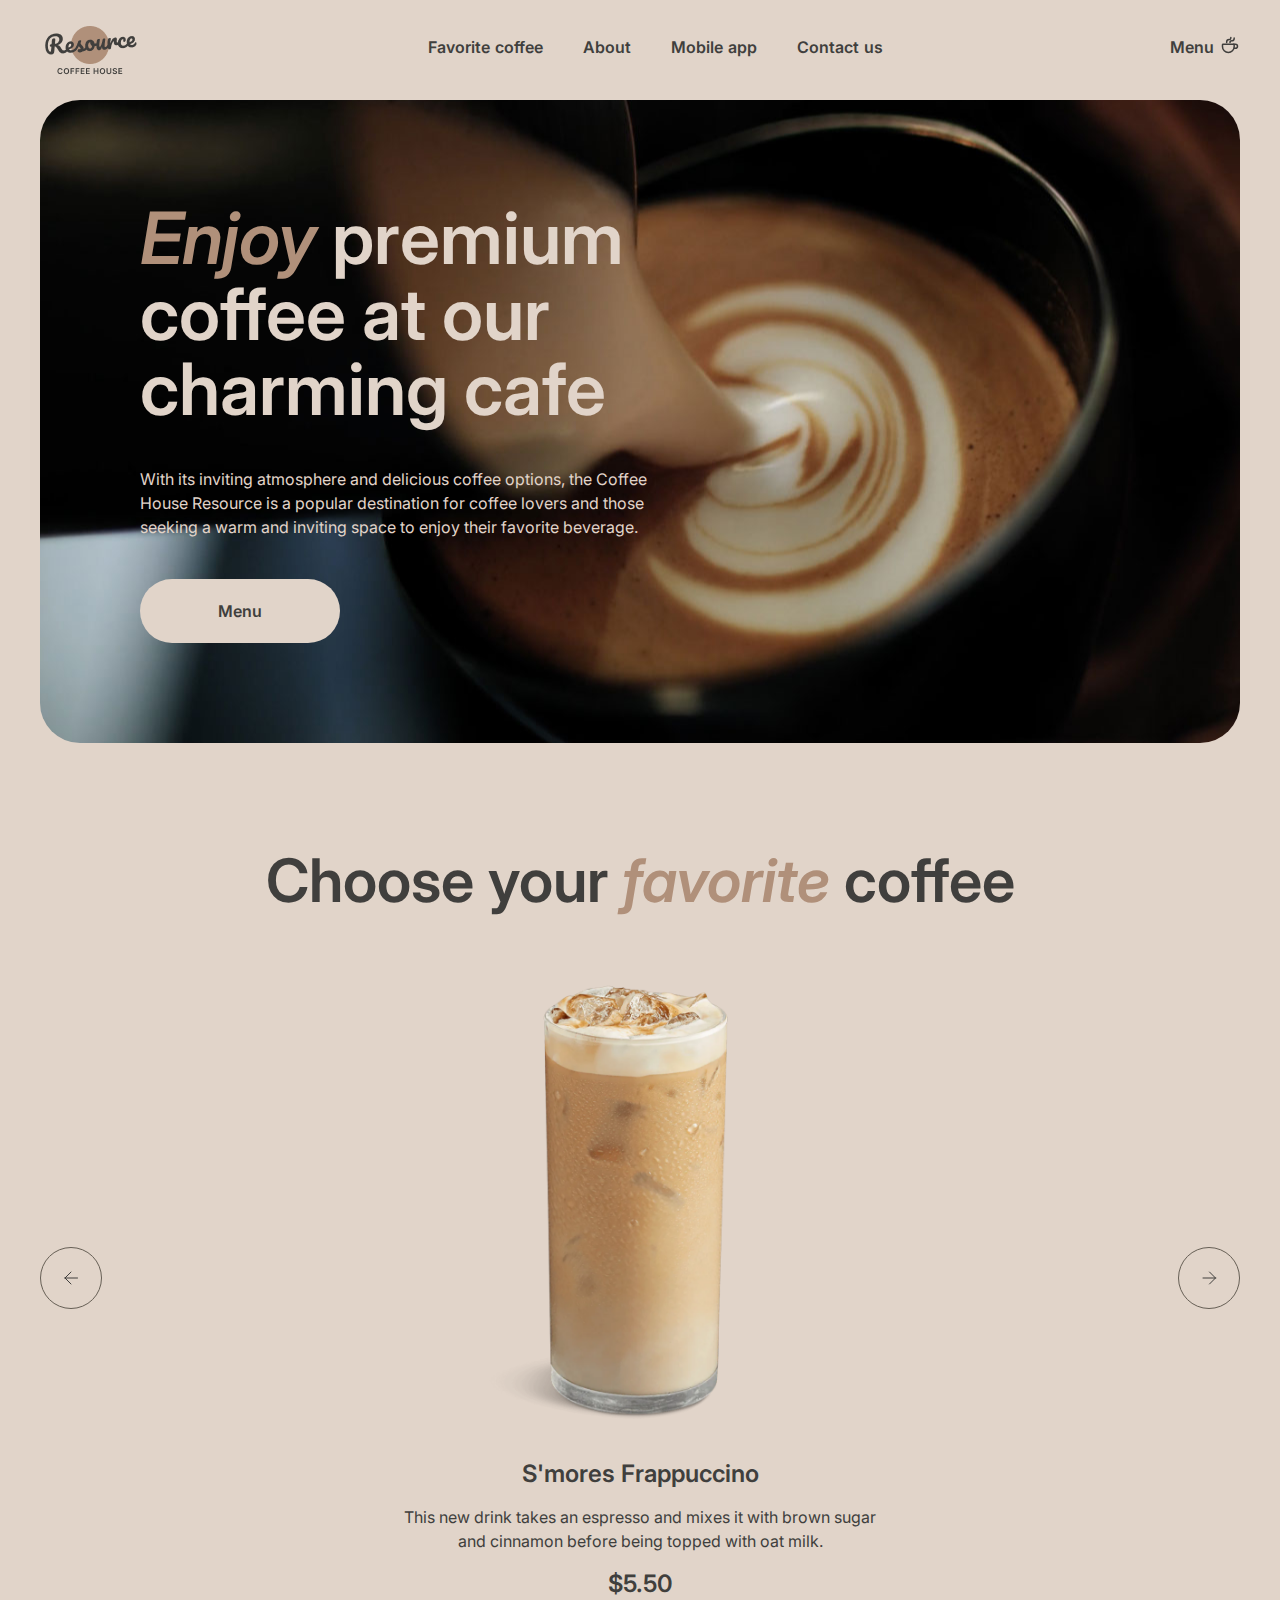
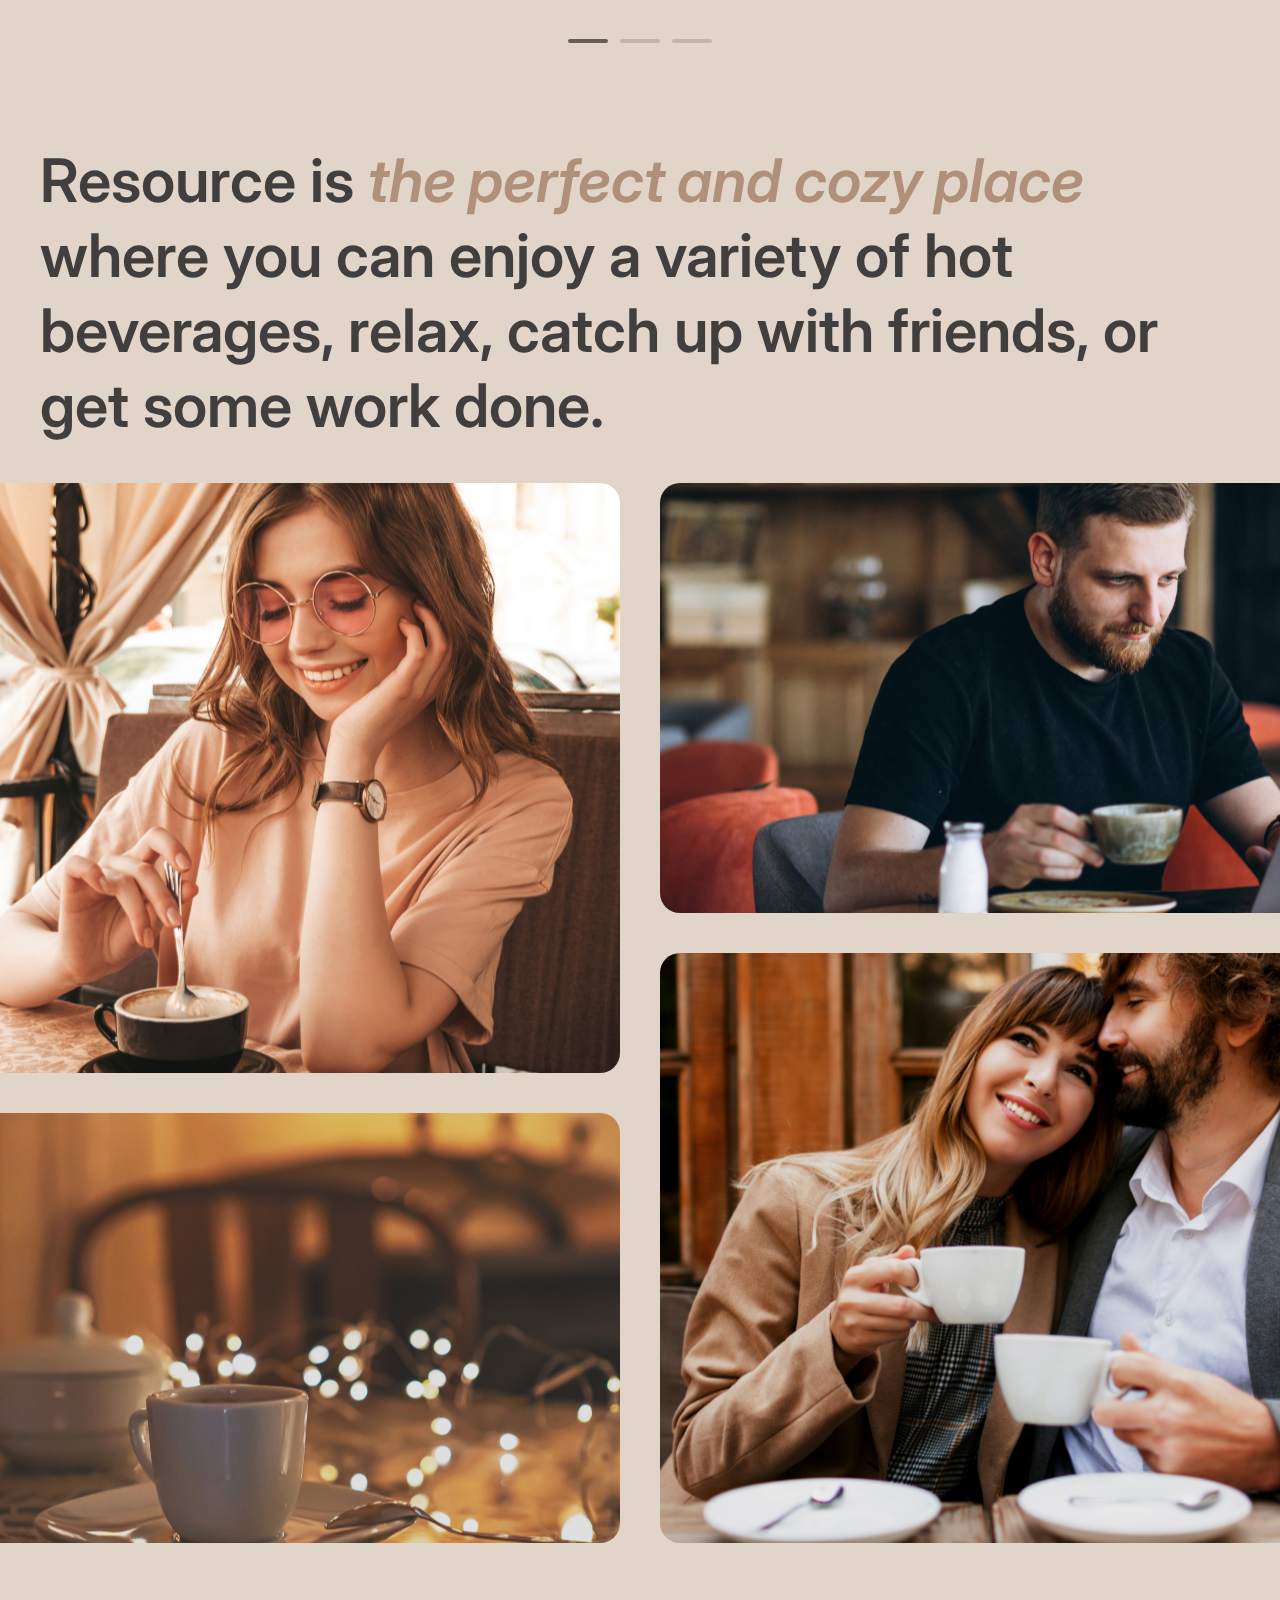
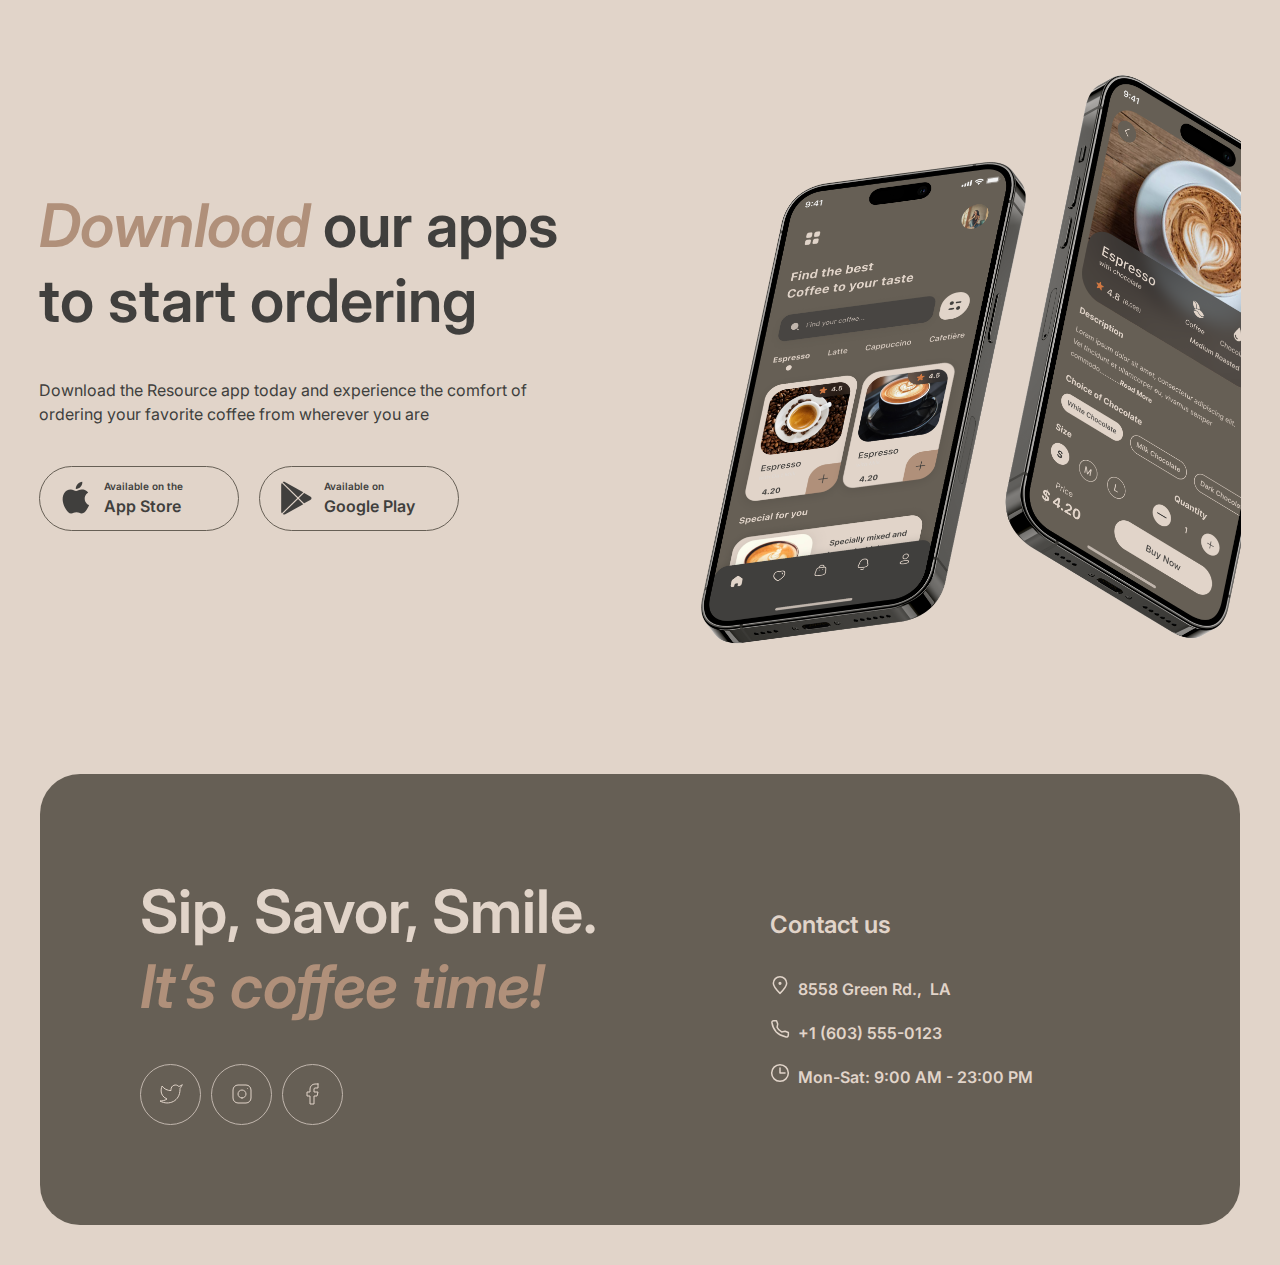
==== commit 275e93ea: "fix: burger menu" ====
--- a/coffee-house/index.html
+++ b/coffee-house/index.html
@@ -22,8 +22,8 @@
       <!-- Burger menu -->
 
       <div class="burger-container">
-        <div class="burger-item"><a href="#favorite-coffee">Favorite coffee</a></div>
-        <div class="burger-item"><a href="#about">About</a></div>
+        <div class="burger-item"><a href="#favorite">Favorite coffee</a></div>
+        <div class="burger-item" ><a href="#about">About</a></div>
         <div class="burger-item"><a href="#mobile-app">Mobile app</a></div>
         <div class="burger-item"><a href="#contact-us">Contact us</a></div>
         <div class="burger-item" onclick="window.location.replace('menu.html');">
--- a/coffee-house/styles/burger.css
+++ b/coffee-house/styles/burger.css
@@ -22,8 +22,6 @@
 
 .burger-container {
   width: 100%;
-  height: 100%;
-  /* height: 924px; */
   top: 0px;
   right: -768px;
   z-index: 3;
@@ -70,3 +68,22 @@
   background-repeat: no-repeat;
 }
 
+/* Media query's */
+
+/* tablet */
+@media (max-width: 768px) {
+
+  .burger-container {
+    height: 924px;
+  }
+
+}
+
+/* mobile */
+@media (max-width: 380px) {
+
+  .burger-container {
+    height: 724px;
+  }
+
+}--- a/coffee-house/styles/styles.css
+++ b/coffee-house/styles/styles.css
@@ -76,10 +76,6 @@
   margin-right: auto;
   overflow: hidden;
   background: #E1D4C9;
-}
-
-.hidden-area {
-  display: none;
 }
 
 /* Menu hover animation */
@@ -697,7 +693,7 @@
   flex-direction: column;
   align-items: flex-start;
   justify-content: flex-start;
-  padding-top: 39px;
+  padding-top: 35px;
   gap: 16px;
 }
 
@@ -727,6 +723,10 @@
 
 /* desktop */
 @media (min-width: 769px) {
+
+  .refresh-container {
+    display: none;
+  }
 
 }
 
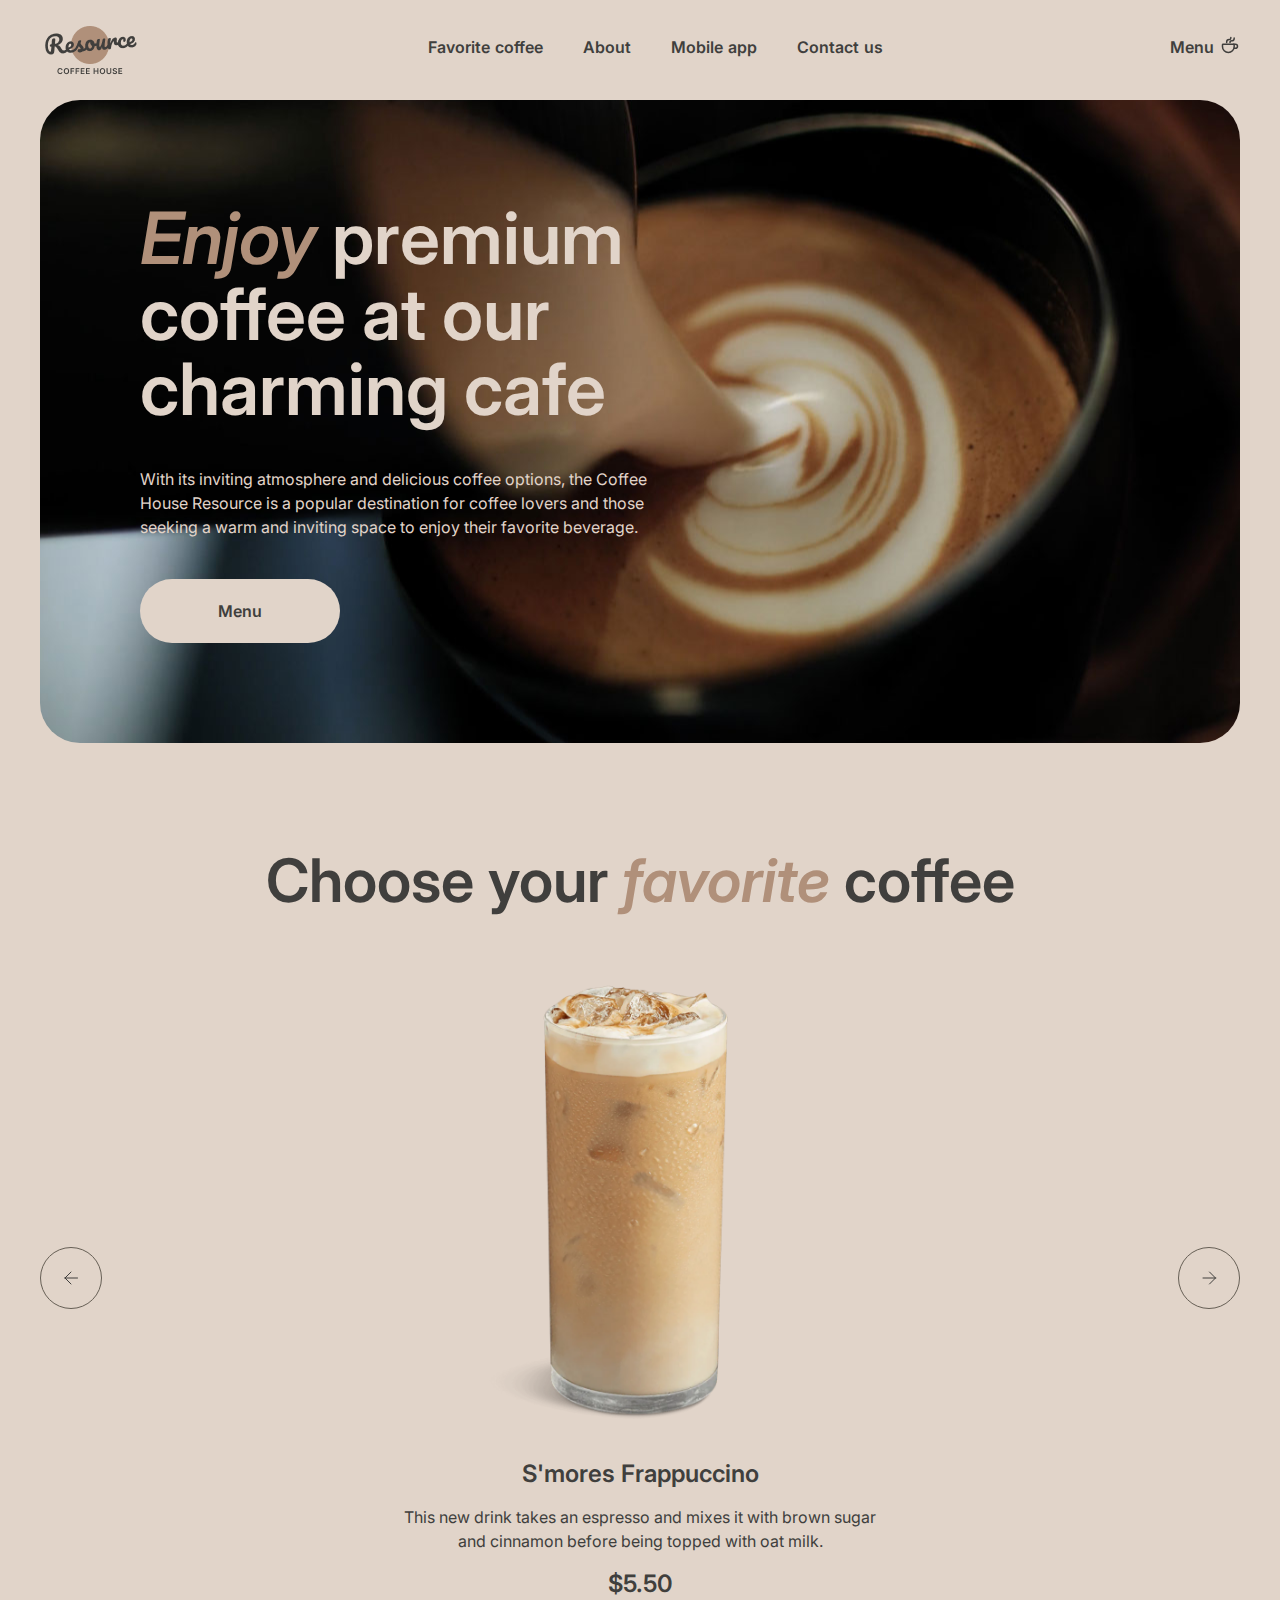
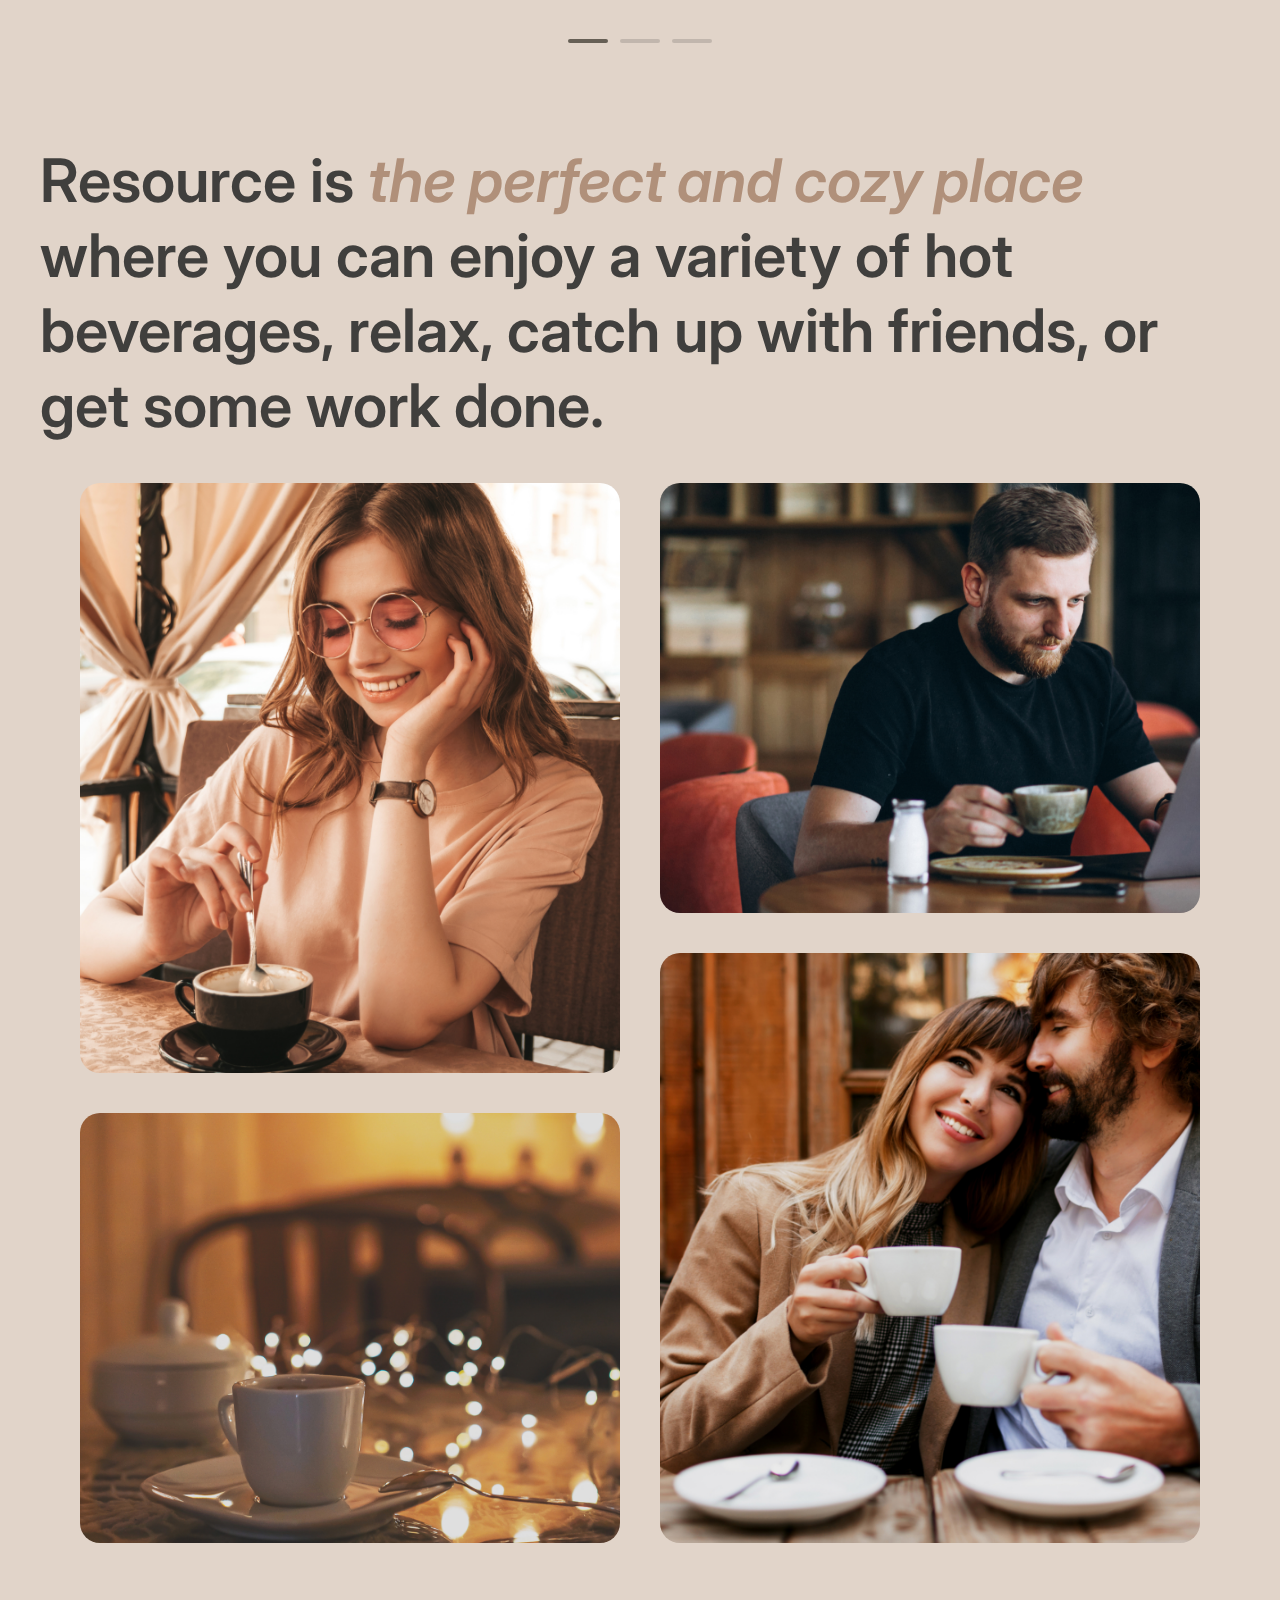
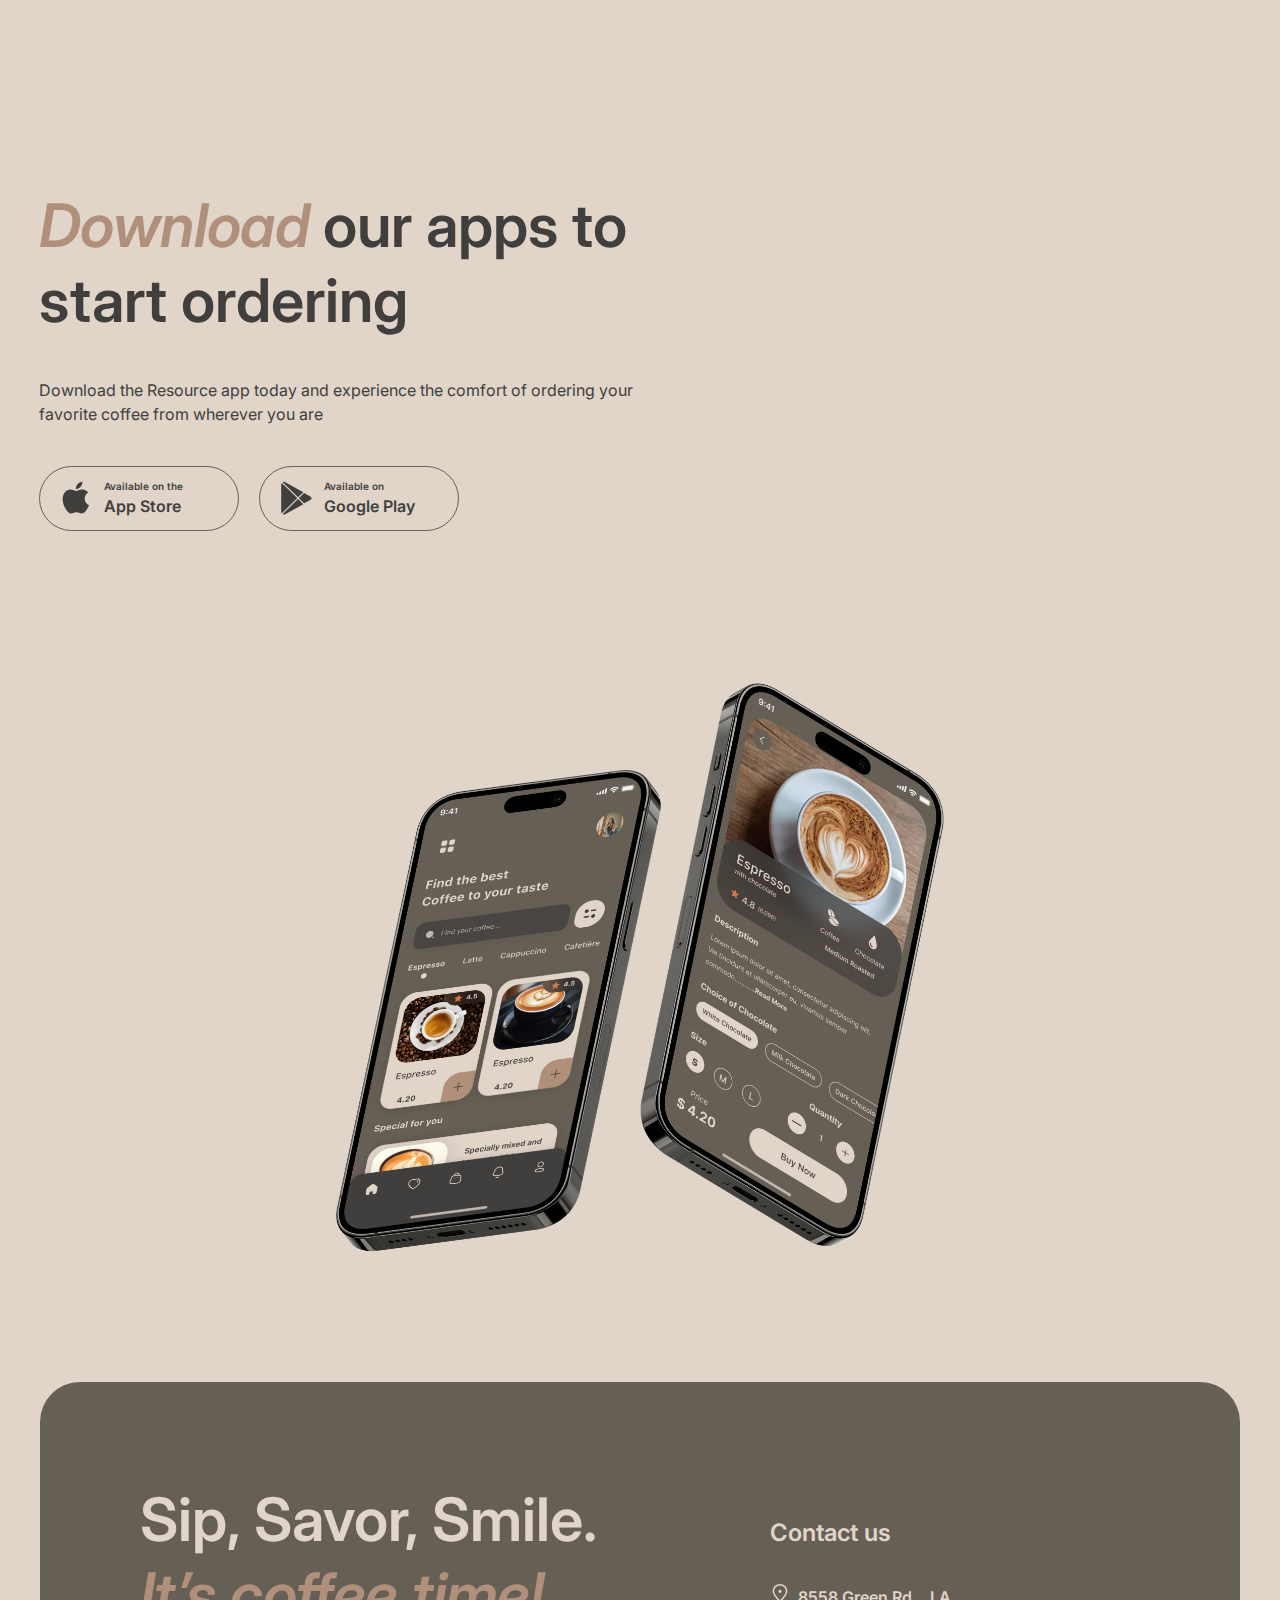
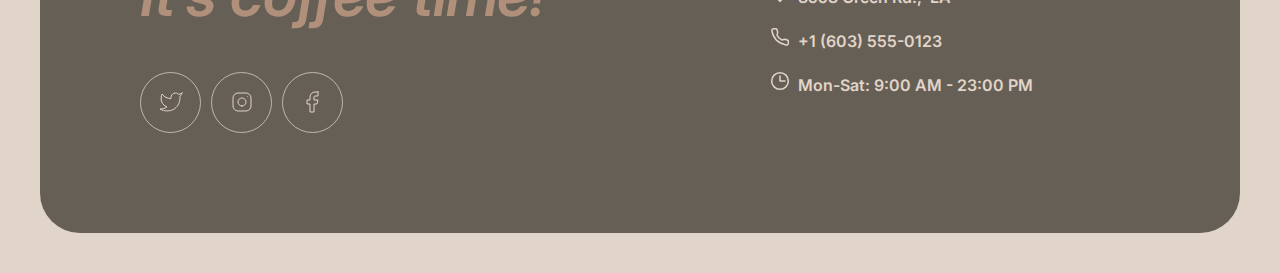
==== commit 5839cdaa: "feat: add modal window wrapper" ====
--- a/coffee-house/index.html
+++ b/coffee-house/index.html
@@ -19,10 +19,14 @@
 
     <div class="container">
 
+      <!-- Modal windows -->
+
+      <div class="modal-wrapper"></div>
+
       <!-- Burger menu -->
 
       <div class="burger-container">
-        <div class="burger-item"><a href="#favorite">Favorite coffee</a></div>
+        <div class="burger-item"><a href="#favorite-coffee">Favorite coffee</a></div>
         <div class="burger-item" ><a href="#about">About</a></div>
         <div class="burger-item"><a href="#mobile-app">Mobile app</a></div>
         <div class="burger-item"><a href="#contact-us">Contact us</a></div>
@@ -59,15 +63,15 @@
 
       <main class="section-main">
 
-        <!-- Section Hero -->
-
-        <section class="section-hero">
-          <div class="hero-wrapper">
-            <h1 class="hero-header"><span class="hero-header-accent">Enjoy</span> premium coffee at our charming cafe</h1>
-            <p class="hero-text">With its inviting atmosphere and delicious coffee options, the Coffee House Resource is a popular destination for coffee lovers and those seeking a warm and inviting space to enjoy their favorite beverage.</p>
-            <div class="hero-button-wrapper" onclick="window.location.replace('menu.html');">
-              <div class="hero-button">Menu</div>
-              <svg class="hero-svg" width="20" height="20" viewBox="0 0 20 20" fill="none" xmlns="http://www.w3.org/2000/svg">
+        <!-- Section Enjoy -->
+
+        <section class="section-enjoy">
+          <div class="enjoy-wrapper">
+            <h1 class="enjoy-header"><span class="enjoy-header-accent">Enjoy</span> premium coffee at our charming cafe</h1>
+            <p class="enjoy-text">With its inviting atmosphere and delicious coffee options, the Coffee House Resource is a popular destination for coffee lovers and those seeking a warm and inviting space to enjoy their favorite beverage.</p>
+            <div class="enjoy-button-wrapper" onclick="window.location.replace('menu.html');">
+              <div class="enjoy-button">Menu</div>
+              <svg class="enjoy-svg" width="20" height="20" viewBox="0 0 20 20" fill="none" xmlns="http://www.w3.org/2000/svg">
                 <path d="M14.167 9.76667V11.6667C14.167 14.8883 11.5553 17.5 8.33366 17.5C5.112 17.5 2.50033 14.8883 2.50033 11.6667V9.76667C2.50033 9.4353 2.76896 9.16667 3.10033 9.16667H13.567C13.8984 9.16667 14.167 9.4353 14.167 9.76667Z" stroke="" stroke-width="1.5" stroke-linecap="round" stroke-linejoin="round"/>
                 <path d="M10.0003 7.50008C10.0003 6.66675 10.5956 5.83341 11.786 5.83341V5.83341C13.101 5.83341 14.167 4.76743 14.167 3.45246V2.91675" stroke="" stroke-width="1.5" stroke-linecap="round" stroke-linejoin="round"/>
                 <path d="M6.66634 7.5V7.08333C6.66634 5.70262 7.78563 4.58333 9.16634 4.58333V4.58333C10.0868 4.58333 10.833 3.83714 10.833 2.91667V2.5" stroke="" stroke-width="1.5" stroke-linecap="round" stroke-linejoin="round"/>
--- a/coffee-house/styles/styles.css
+++ b/coffee-house/styles/styles.css
@@ -40,7 +40,7 @@
   list-style-type: none;
 }
 
-a, a.hero-link, a.header-menu, a.header-menu:link, a.header-menu:visited {
+a, a.enjoy-link, a.header-menu, a.header-menu:link, a.header-menu:visited {
   color: #403F3D;
   text-decoration: none;
 }
@@ -76,6 +76,19 @@
   margin-right: auto;
   overflow: hidden;
   background: #E1D4C9;
+}
+
+.modal-wrapper {
+  display: none;
+	position: fixed;
+  top: 0;
+  left: 0;
+  bottom: 0;
+  right: 0;
+  min-width: 100%;
+  min-height: 100%;
+  z-index: 5;
+  background: rgba(110, 110, 110, 0.8);
 }
 
 /* Menu hover animation */
@@ -158,9 +171,9 @@
   width: 70px;
 }
 
-/* Hero */
-
-.section-hero {
+/* Enjoy */
+
+.section-enjoy {
   display: flex;
   max-width: 1360px;
   margin: 0 40px 0 40px;
@@ -173,26 +186,27 @@
   background-position: center;
 }
 
-.hero-wrapper {
+.enjoy-wrapper {
   padding: 100px;
   width: 530px;
 }
 
-.hero-header {
+.enjoy-header {
   color: #E1D4C9;
   font-size: 72px;
+  font-size: 4.5rem;
   font-style: normal;
   font-weight: 600;
   line-height: 105%;
 }
 
-.hero-header-accent {
+.enjoy-header-accent {
   color: #B0907A;
   font-style: italic;
   letter-spacing: -0.8px;
 }
 
-.hero-text {
+.enjoy-text {
   padding: 40px 0 40px 0;
   color: #E1D4C9;
   font-family: Inter;
@@ -202,7 +216,7 @@
   line-height: 150%;
 }
 
-.hero-button-wrapper {
+.enjoy-button-wrapper {
   display: flex;
   flex-direction: row;
   cursor: pointer;
@@ -215,7 +229,7 @@
   background: #E1D4C9;
 }
 
-.hero-button {
+.enjoy-button {
   align-items: center;
   color: #403F3D;
   text-align: center;
@@ -230,7 +244,7 @@
   transition-timing-function: ease-in-out;
 }
 
-.hero-svg {
+.enjoy-svg {
   stroke: none;
   opacity: 0;
   padding-top: 5px;
@@ -238,11 +252,11 @@
   left: 250px;
 }
 
-.hero-button-wrapper:hover .hero-button {
+.enjoy-button-wrapper:hover .enjoy-button {
   transform: translateX(-20px);
 }
 
-.hero-button-wrapper:hover .hero-svg {
+.enjoy-button-wrapper:hover .enjoy-svg {
   stroke: #403F3D;
   opacity: 1;
   animation-name: fadeIn;
@@ -500,7 +514,8 @@
 
 .section-mobile {
   display: flex;
-  flex-direction: row;
+  /* flex-direction: row; */
+  flex-direction: column;
   align-items: flex-start;
   justify-content: flex-start;
   gap: 100px;
@@ -721,13 +736,38 @@
 
 /* Media query's */
 
+/* desktop full width */
+@media (min-width: 1401px) {
+
+  .section-mobile {
+    flex-direction: row;
+  }
+
+}
+
 /* desktop */
-@media (min-width: 769px) {
+@media (min-width: 769px) and (max-width: 1400px) {
+
+ .mobile-right {
+  align-self: center;
+ }
 
   .refresh-container {
     display: none;
   }
 
+  .images-column {
+    width: 100%;
+  }
+
+  .image-box-1, .image-box-2, .image-box-3, .image-box-4 {
+    width: 100%;
+  }
+
+  .about-image-1, .about-image-2, .about-image-3, .about-image-4 {
+    width: 100%;
+  }
+
 }
 
 /* tablet */
@@ -749,30 +789,30 @@
     display: flex;
   }
 
-  .hero-wrapper {
+  .enjoy-wrapper {
     padding: 100px 60px;
   }
 
-  .hero-button-wrapper {
+  .enjoy-button-wrapper {
     cursor: default;
   }
 
-  .hero-svg {
+  .enjoy-svg {
     stroke: #403F3D;
     left: 215px;
     opacity: 1;
   }
 
-  .hero-button {
+  .enjoy-button {
     width: 100px;
     margin-right: 25px;
   }
 
-  .hero-button-wrapper:hover .hero-button {
+  .enjoy-button-wrapper:hover .enjoy-button {
     transform: none;
   }
 
-  .hero-button-wrapper:hover .hero-svg {
+  .enjoy-button-wrapper:hover .enjoy-svg {
     animation-name: none;
   }
 
@@ -807,6 +847,10 @@
 
   .image-box-1, .image-box-4  {
     pointer-events: none;
+  }
+
+  .images-column {
+    width: 100%;
   }
 
   .image-box-1, .image-box-4 {
@@ -887,123 +931,65 @@
 
 }
 
-/* mobile */
-@media (max-width: 380px) {
-
-  h2 {
-    font-size: 32px;
-    line-height: 125%;
-  }
-
-  .section-header {
-    display: flex;
-    padding: 20px 16px;
-  }
-
-  .section-hero {
-    margin: 0 16px;
-  }
-
-  .hero-wrapper {
+/* from mobile to tablet */
+@media (min-width: 381px) and (max-width: 767px) {
+
+  .enjoy-wrapper {
+    width: 100%;
     max-width: 348px;
     padding: 60px 16px;
   }
 
-  .hero-header {
-    font-size: 42px;
-    line-height: 115%;
+  .enjoy-header, .favorite-header, .about-header, .mobile-header {
+    width: 90%;
+    font-size: 2.7rem;
     word-wrap: break-word;
   }
 
-  .hero-text {
-    word-wrap: break-word;
-    padding-right: 25px;
-  }
-
-  .hero-svg {
-    stroke: #403F3D;
-    left: 150px;
-    opacity: 1;
-  }
-
-  .section-favorite {
-    padding: 100px 16px;
-  }
-
-  .favorite-header {
-    width: 348px;
-    font-size: 32px;
-  }
-
-  .favorite-wrapper {
-    max-width: 348px;
+  .enjoy-text {
+    width: 90%;
+  }
+
+  .favorite-slider {
+    flex-direction: column;
+    gap: 0px;
   }
 
   .favorite-carretes {
     display: none;
   }
 
-  .slide-image {
-    width: 348px;
-    height: 348px;
-  }
-
-  .slide-text {
-    max-width: 348px;
-    word-wrap: break-word;
+  .favorite-wrapper, .slide-text {
+    width: 100%;
+  }
+
+  .section-mobile {
+    flex-direction: column;
+    padding: 20px 40px;
+    gap: 80px;
+  }
+
+  .mobile-left {
+    width: 100%;
+  }
+
+  .mobile-right {
+    width: 100%;
+    background-size: contain;
+    background-repeat: no-repeat;
   }
 
   .section-about {
     padding: 0 16px;
   }
 
-  .about-header {
-    width: 348px;
-    font-size: 32px;
+  .image-box-2, .image-box-3 {
+    display: none;
   }
 
   .image-box-1, .image-box-4 {
     display: inline-block;
-    width: 348px;
-    height: 590px;
-  }
-
-  .about-image-1 {
-    width: 348px;
-    height: 590px;
-    transform: scale(1.24,1.24);
-  }
-
-  .about-image-4 {
-    width: 348px;
-    height: 590px;
-    transform: scale(1.24,1.24);
-  }
-
-  .section-mobile {
-    padding: 0 16px;
-    gap: 18px;
-  }
-
-  .mobile-header {
-    width: 348px;
-    font-size: 32px;
-    text-align: left;
-  }
-
-  .mobile-right {
-    width: 348px;
-    height: 348px;
-  }
-
-  .mobile-text {
-    width: 348px;
-  }
-
-  .mobile-stores {
-    display: flex;
-    flex-direction: column;
-    align-items: flex-start;
+    width: 100%;
   }
 
   .section-contacts {
@@ -1014,6 +1000,145 @@
     margin: 100px 16px 40px 16px;
   }
 
+  .contacts-left {
+    width: 100%;
+  }
+
+  .contacts-header {
+    width: 100%;
+    font-size: 2rem;
+    word-wrap: break-word;
+  }
+
+}
+
+/* mobile */
+@media (max-width: 380px) {
+
+  h2 {
+    font-size: 32px;
+    line-height: 125%;
+  }
+
+  .section-header {
+    display: flex;
+    padding: 20px 16px;
+  }
+
+  .section-enjoy {
+    margin: 0 16px;
+  }
+
+  .enjoy-wrapper {
+    max-width: 348px;
+    padding: 60px 16px;
+  }
+
+  .enjoy-header {
+    font-size: 42px;
+    line-height: 115%;
+    word-wrap: break-word;
+  }
+
+  .enjoy-text {
+    word-wrap: break-word;
+    padding-right: 25px;
+  }
+
+  .enjoy-svg {
+    stroke: #403F3D;
+    left: 150px;
+    opacity: 1;
+  }
+
+  .section-favorite {
+    padding: 100px 16px;
+  }
+
+  .favorite-header {
+    width: 348px;
+    font-size: 32px;
+  }
+
+  .favorite-wrapper {
+    max-width: 348px;
+  }
+
+  .favorite-carretes {
+    display: none;
+  }
+
+  .slide-image {
+    width: 348px;
+    height: 348px;
+  }
+
+  .slide-text {
+    max-width: 348px;
+    word-wrap: break-word;
+  }
+
+  .section-about {
+    padding: 0 16px;
+  }
+
+  .about-header {
+    width: 348px;
+    font-size: 32px;
+  }
+
+  .image-box-1, .image-box-4 {
+    display: inline-block;
+    width: 348px;
+    height: 590px;
+  }
+
+  .about-image-1 {
+    width: 348px;
+    height: 590px;
+    transform: scale(1.24,1.24);
+  }
+
+  .about-image-4 {
+    width: 348px;
+    height: 590px;
+    transform: scale(1.24,1.24);
+  }
+
+  .section-mobile {
+    padding: 0 16px;
+    gap: 18px;
+  }
+
+  .mobile-header {
+    width: 348px;
+    font-size: 32px;
+    text-align: left;
+  }
+
+  .mobile-right {
+    width: 348px;
+    height: 348px;
+  }
+
+  .mobile-text {
+    width: 348px;
+  }
+
+  .mobile-stores {
+    display: flex;
+    flex-direction: column;
+    align-items: flex-start;
+  }
+
+  .section-contacts {
+    flex-direction: column;
+    align-items: flex-start;
+    gap: 0px;
+    padding: 20px 16px 65px 16px;
+    margin: 100px 16px 40px 16px;
+  }
+
   .contacts-header {
     font-size: 32px;
     width: 316px;
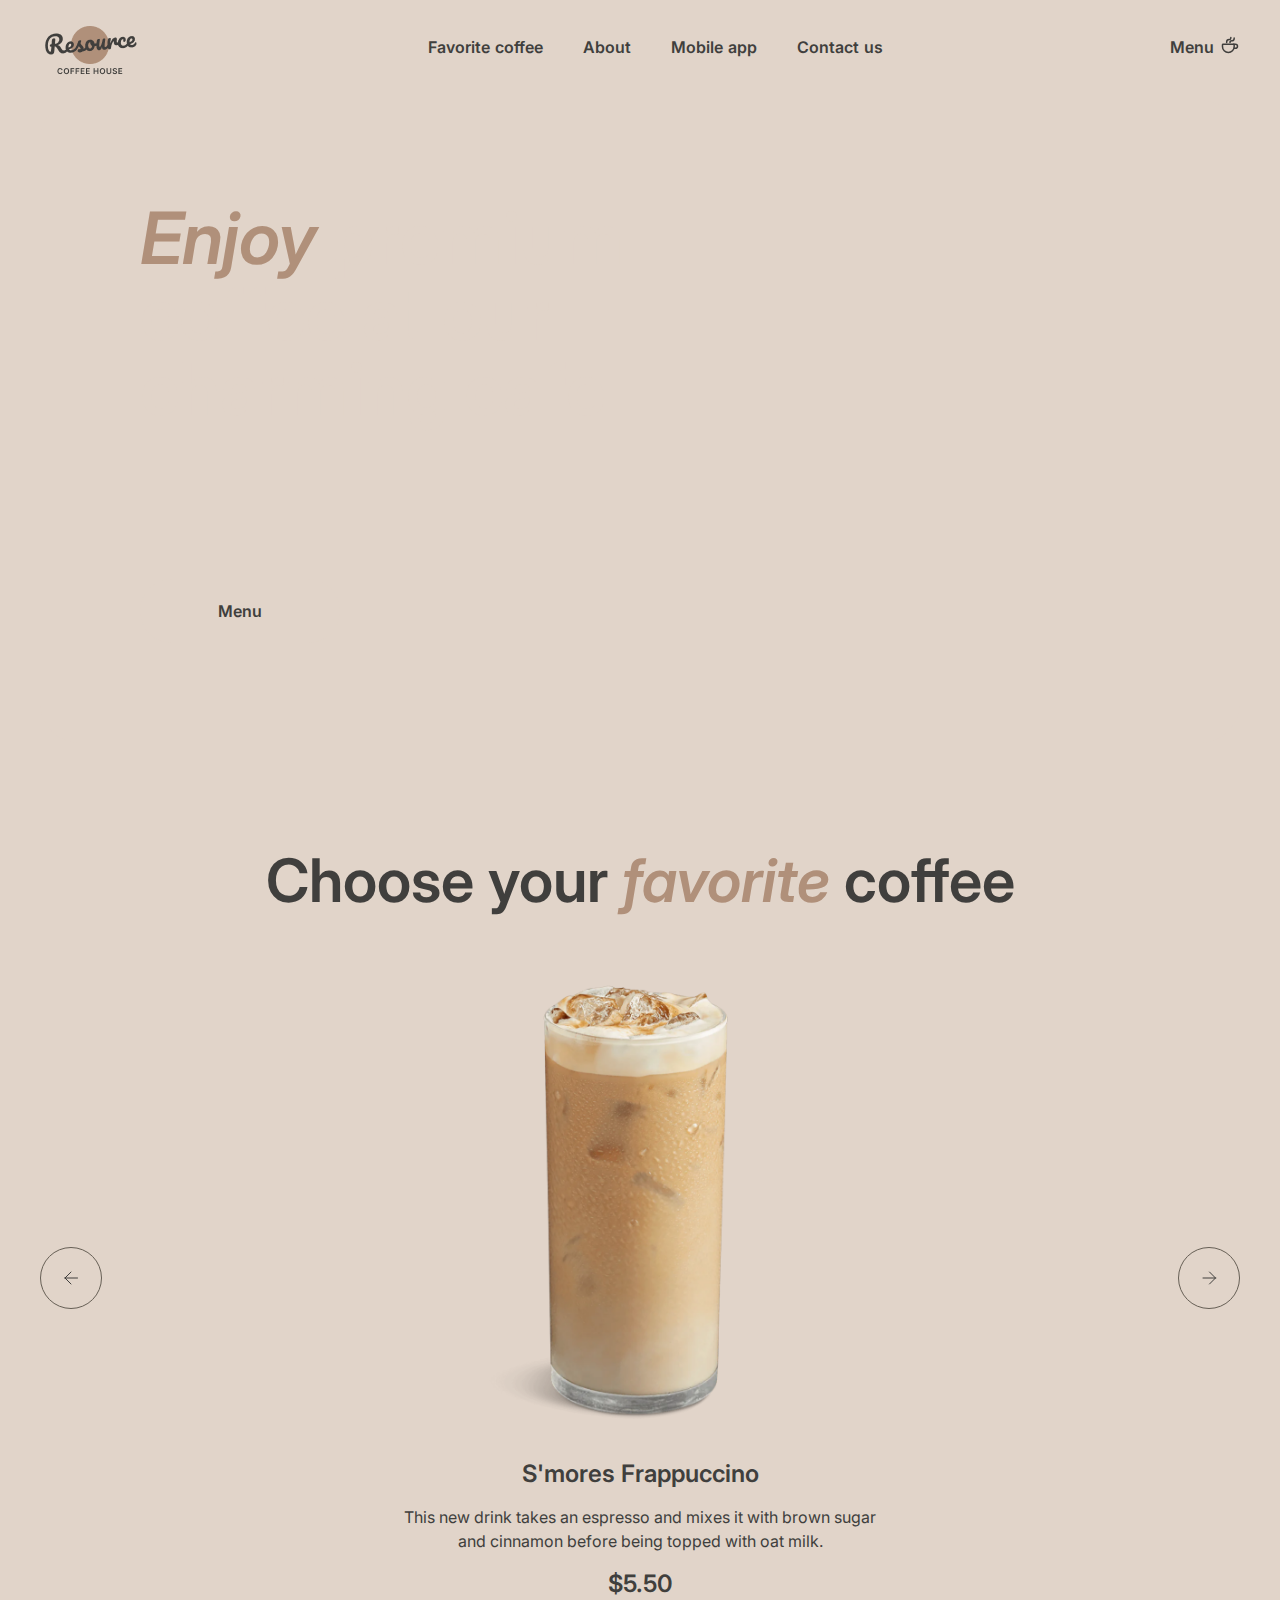
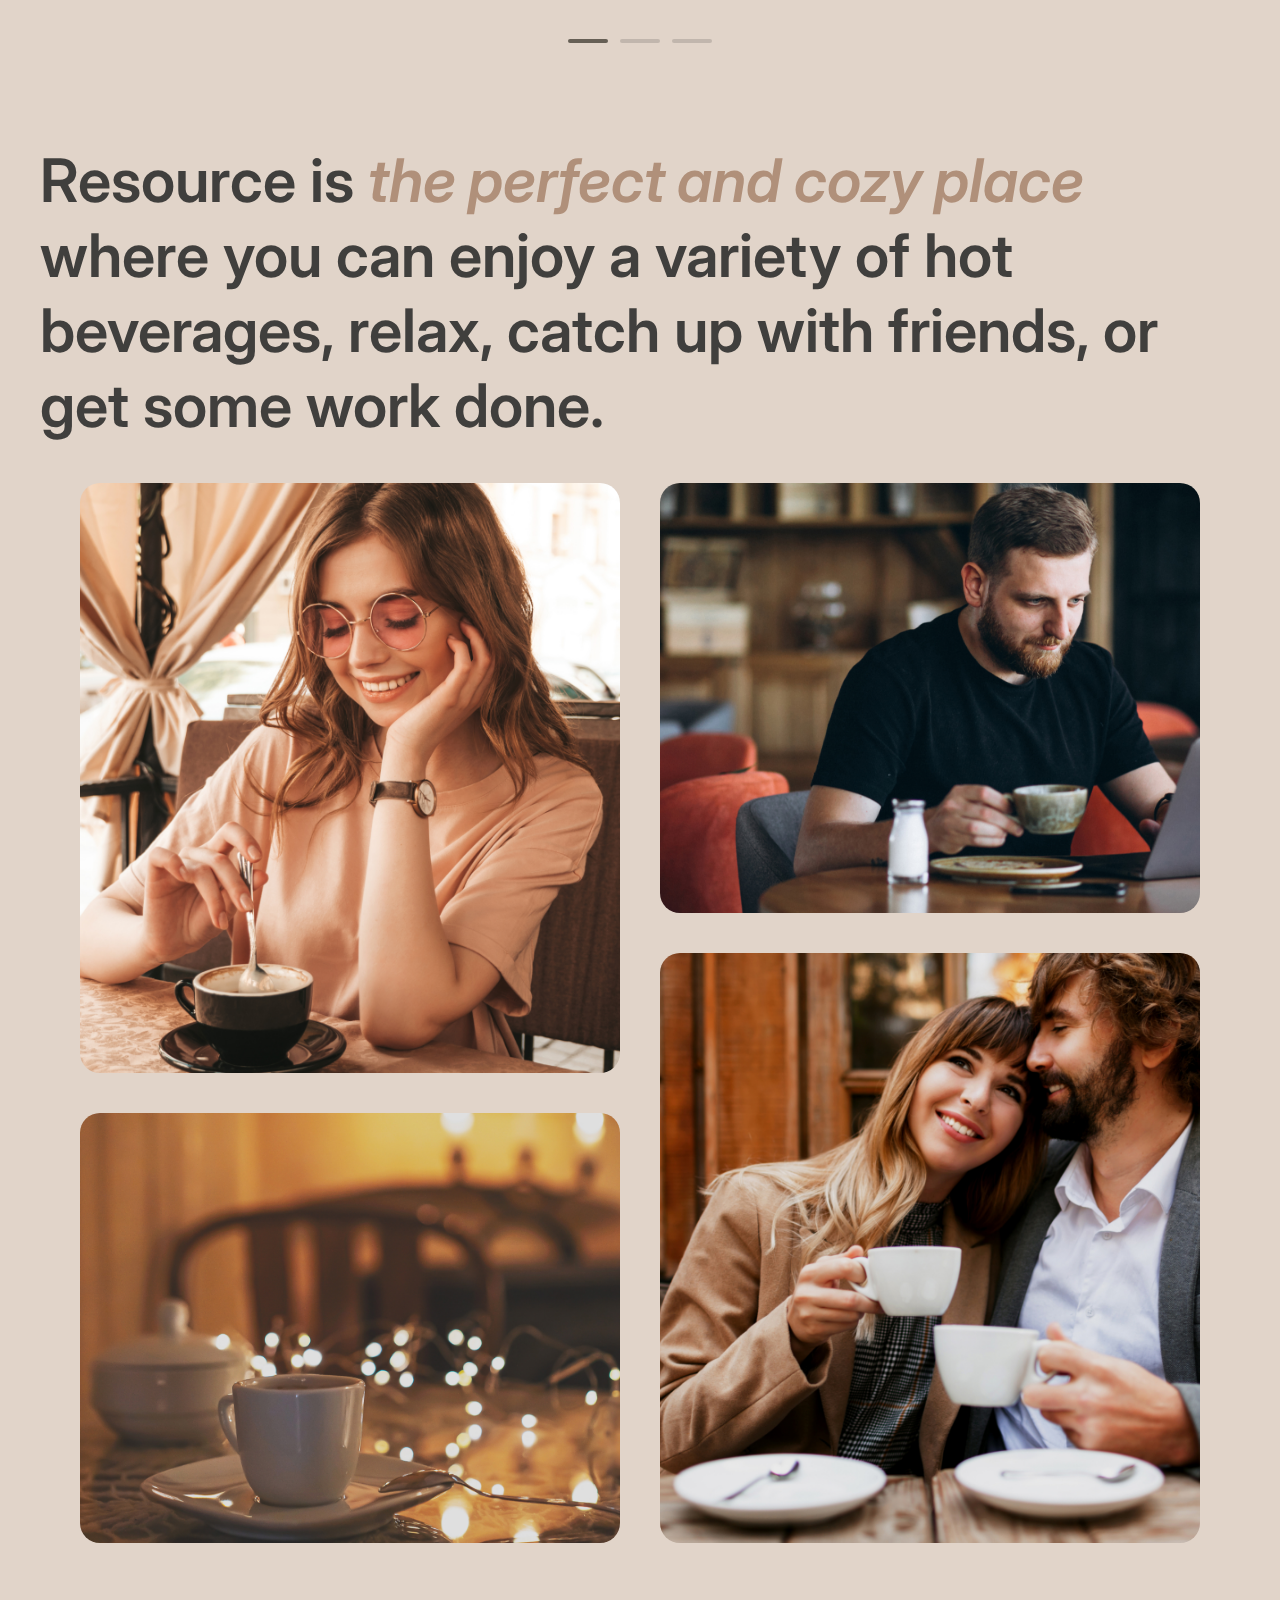
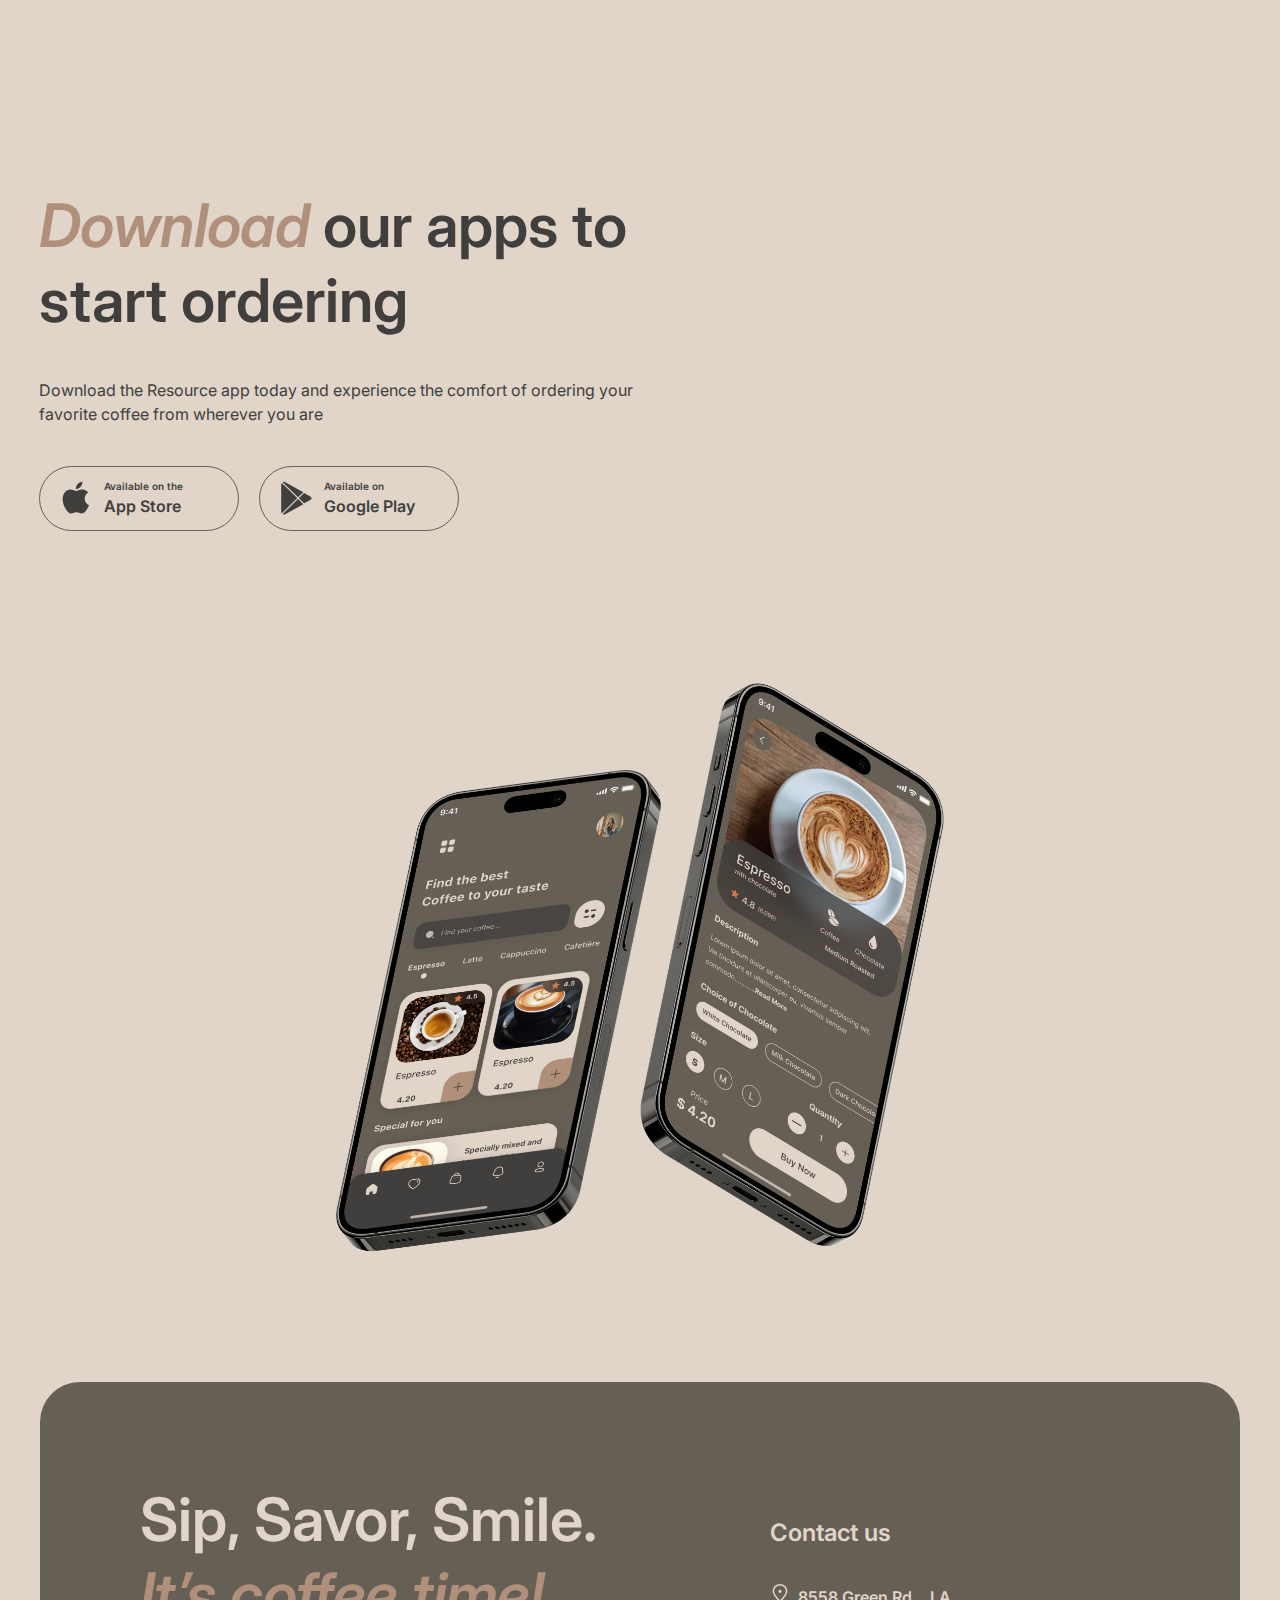
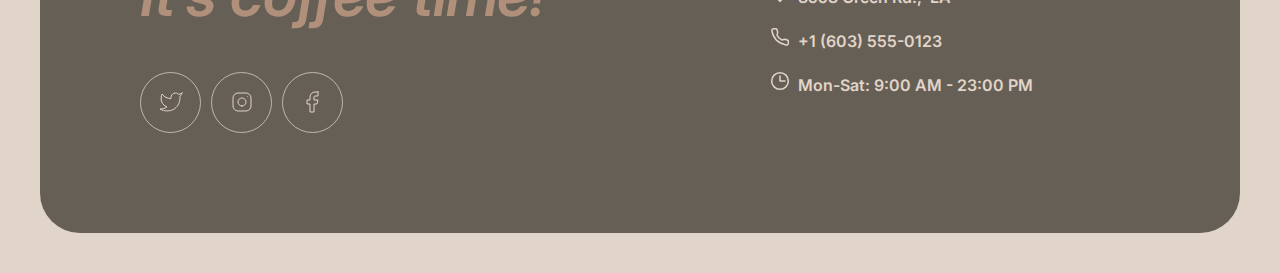
==== commit cc609454: "feat: add video in the enjoy section of main page" ====
--- a/coffee-house/index.html
+++ b/coffee-house/index.html
@@ -66,17 +66,22 @@
         <!-- Section Enjoy -->
 
         <section class="section-enjoy">
-          <div class="enjoy-wrapper">
-            <h1 class="enjoy-header"><span class="enjoy-header-accent">Enjoy</span> premium coffee at our charming cafe</h1>
-            <p class="enjoy-text">With its inviting atmosphere and delicious coffee options, the Coffee House Resource is a popular destination for coffee lovers and those seeking a warm and inviting space to enjoy their favorite beverage.</p>
-            <div class="enjoy-button-wrapper" onclick="window.location.replace('menu.html');">
-              <div class="enjoy-button">Menu</div>
-              <svg class="enjoy-svg" width="20" height="20" viewBox="0 0 20 20" fill="none" xmlns="http://www.w3.org/2000/svg">
-                <path d="M14.167 9.76667V11.6667C14.167 14.8883 11.5553 17.5 8.33366 17.5C5.112 17.5 2.50033 14.8883 2.50033 11.6667V9.76667C2.50033 9.4353 2.76896 9.16667 3.10033 9.16667H13.567C13.8984 9.16667 14.167 9.4353 14.167 9.76667Z" stroke="" stroke-width="1.5" stroke-linecap="round" stroke-linejoin="round"/>
-                <path d="M10.0003 7.50008C10.0003 6.66675 10.5956 5.83341 11.786 5.83341V5.83341C13.101 5.83341 14.167 4.76743 14.167 3.45246V2.91675" stroke="" stroke-width="1.5" stroke-linecap="round" stroke-linejoin="round"/>
-                <path d="M6.66634 7.5V7.08333C6.66634 5.70262 7.78563 4.58333 9.16634 4.58333V4.58333C10.0868 4.58333 10.833 3.83714 10.833 2.91667V2.5" stroke="" stroke-width="1.5" stroke-linecap="round" stroke-linejoin="round"/>
-                <path d="M13.333 9.16675H15.4163C16.5669 9.16675 17.4997 10.0995 17.4997 11.2501C17.4997 12.4007 16.5669 13.3334 15.4163 13.3334H14.1663" stroke="" stroke-width="1.5" stroke-linecap="round" stroke-linejoin="round"/>
-              </svg>
+          <div class="enjoy-video">
+            <video autoplay loop muted>
+              <source src="/videos/video-2160p.webm" type="video/webm">
+            </video>
+            <div class="enjoy-wrapper">
+              <h1 class="enjoy-header"><span class="enjoy-header-accent">Enjoy</span> premium coffee at our charming cafe</h1>
+              <p class="enjoy-text">With its inviting atmosphere and delicious coffee options, the Coffee House Resource is a popular destination for coffee lovers and those seeking a warm and inviting space to enjoy their favorite beverage.</p>
+              <div class="enjoy-button-wrapper" onclick="window.location.replace('menu.html');">
+                <div class="enjoy-button">Menu</div>
+                <svg class="enjoy-svg" width="20" height="20" viewBox="0 0 20 20" fill="none" xmlns="http://www.w3.org/2000/svg">
+                  <path d="M14.167 9.76667V11.6667C14.167 14.8883 11.5553 17.5 8.33366 17.5C5.112 17.5 2.50033 14.8883 2.50033 11.6667V9.76667C2.50033 9.4353 2.76896 9.16667 3.10033 9.16667H13.567C13.8984 9.16667 14.167 9.4353 14.167 9.76667Z" stroke="" stroke-width="1.5" stroke-linecap="round" stroke-linejoin="round"/>
+                  <path d="M10.0003 7.50008C10.0003 6.66675 10.5956 5.83341 11.786 5.83341V5.83341C13.101 5.83341 14.167 4.76743 14.167 3.45246V2.91675" stroke="" stroke-width="1.5" stroke-linecap="round" stroke-linejoin="round"/>
+                  <path d="M6.66634 7.5V7.08333C6.66634 5.70262 7.78563 4.58333 9.16634 4.58333V4.58333C10.0868 4.58333 10.833 3.83714 10.833 2.91667V2.5" stroke="" stroke-width="1.5" stroke-linecap="round" stroke-linejoin="round"/>
+                  <path d="M13.333 9.16675H15.4163C16.5669 9.16675 17.4997 10.0995 17.4997 11.2501C17.4997 12.4007 16.5669 13.3334 15.4163 13.3334H14.1663" stroke="" stroke-width="1.5" stroke-linecap="round" stroke-linejoin="round"/>
+                </svg>
+              </div>
             </div>
           </div>
         </section>
--- a/coffee-house/styles/burger.css
+++ b/coffee-house/styles/burger.css
@@ -22,6 +22,7 @@
 
 .burger-container {
   width: 100%;
+  height: 100vh;
   top: 0px;
   right: -768px;
   z-index: 3;
@@ -67,23 +68,3 @@
   background-image: url(../images/icon-coffee-cup-big.svg);
   background-repeat: no-repeat;
 }
-
-/* Media query's */
-
-/* tablet */
-@media (max-width: 768px) {
-
-  .burger-container {
-    height: 924px;
-  }
-
-}
-
-/* mobile */
-@media (max-width: 380px) {
-
-  .burger-container {
-    height: 724px;
-  }
-
-}--- a/coffee-house/styles/styles.css
+++ b/coffee-house/styles/styles.css
@@ -91,6 +91,15 @@
   background: rgba(110, 110, 110, 0.8);
 }
 
+.section-hide {
+  display: none;
+}
+
+.no-scroll {
+  /* height: 100%; */
+  overflow: hidden;
+}
+
 /* Menu hover animation */
 
 .hover-line {
@@ -181,17 +190,40 @@
   justify-content: center;
   align-items: flex-start;
   align-self: stretch;
+  /*
   border-radius: 40px;
   background-image: url(../images/img-hero.jpg);
   background-position: center;
+  */
+}
+
+.enjoy-video {
+  width: 100%;
+  border-radius: 40px;
+  position: relative;
+  background: #E1D4C9;
+}
+
+.enjoy-video video {
+  border-radius: 40px;
+  width: 100%;
+  height: 100%;
+  position: absolute;
+  object-fit: cover;
+  z-index: 0;
+}
+
+.enjoy-video .enjoy-wrapper {
+  z-index: 1;
+  position: relative;
 }
 
 .enjoy-wrapper {
   padding: 100px;
-  width: 530px;
 }
 
 .enjoy-header {
+  max-width: 530px;
   color: #E1D4C9;
   font-size: 72px;
   font-size: 4.5rem;
@@ -207,6 +239,7 @@
 }
 
 .enjoy-text {
+  max-width: 530px;
   padding: 40px 0 40px 0;
   color: #E1D4C9;
   font-family: Inter;
